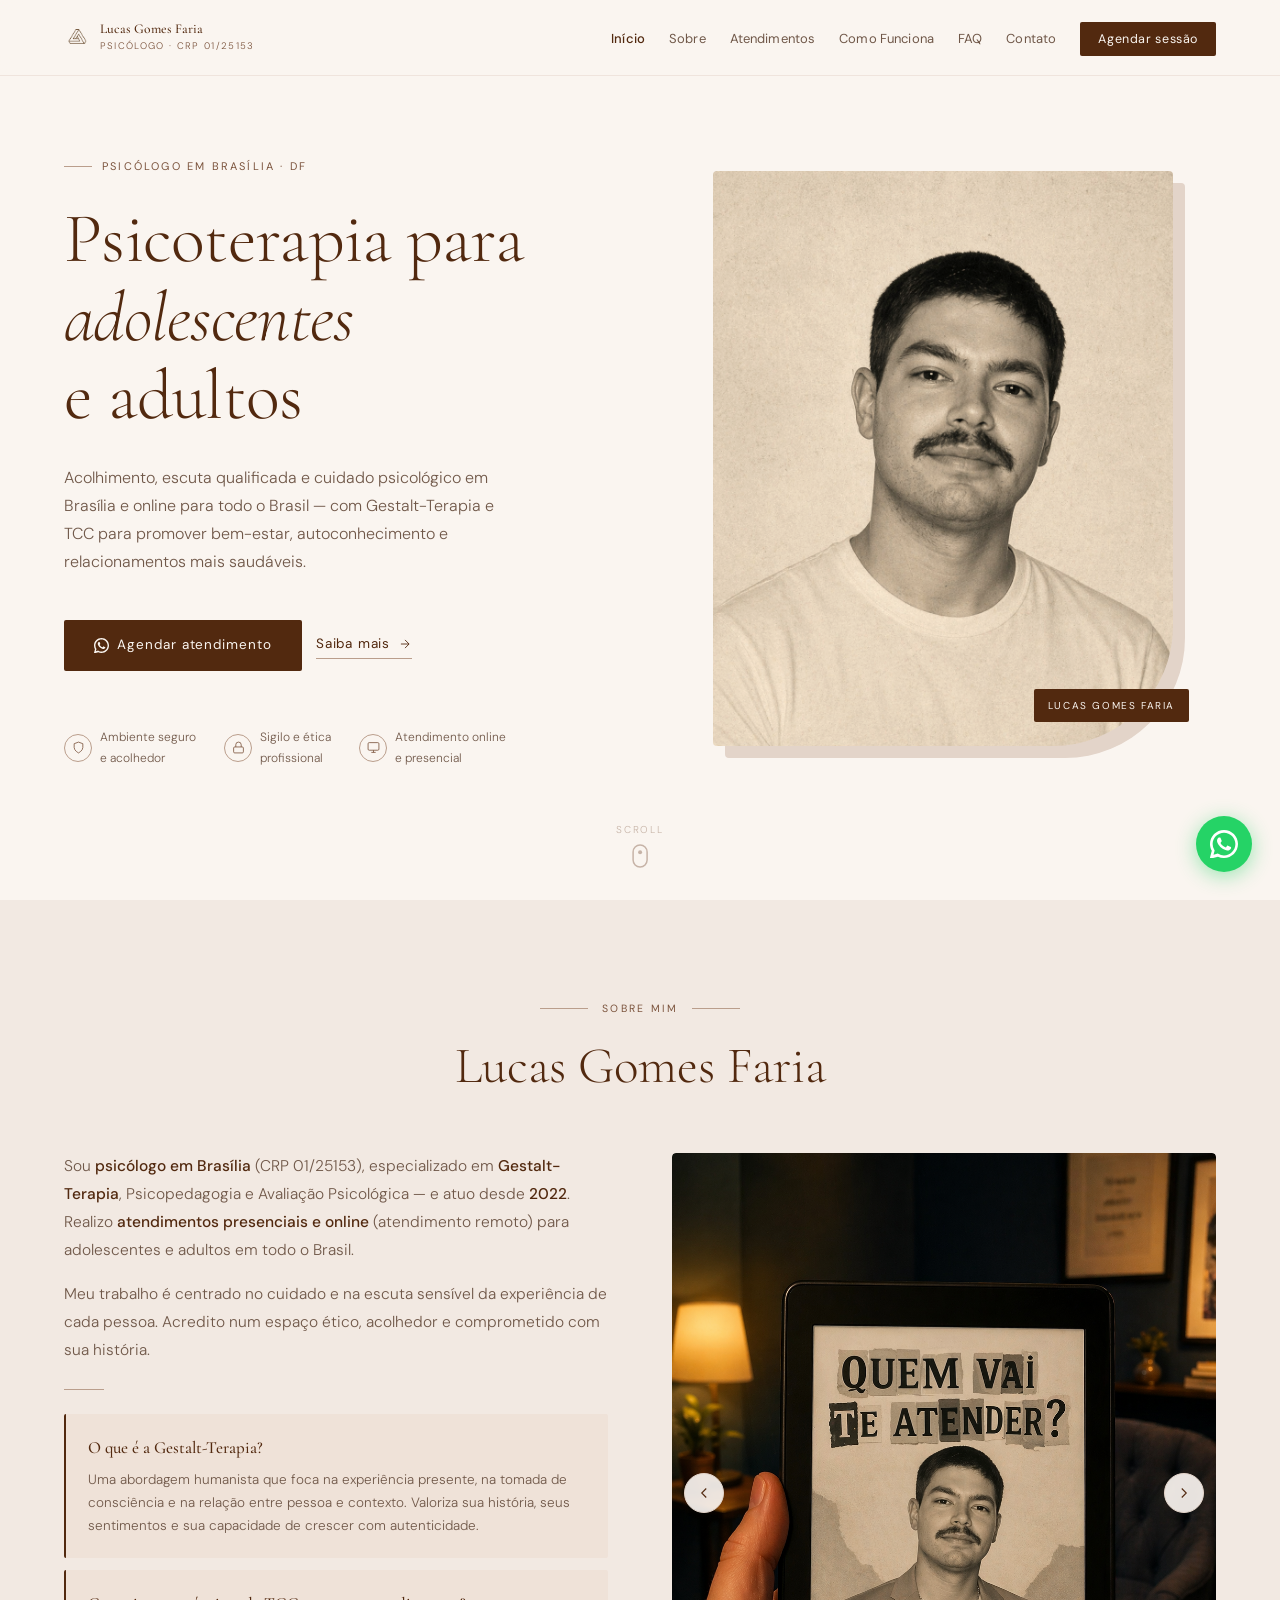
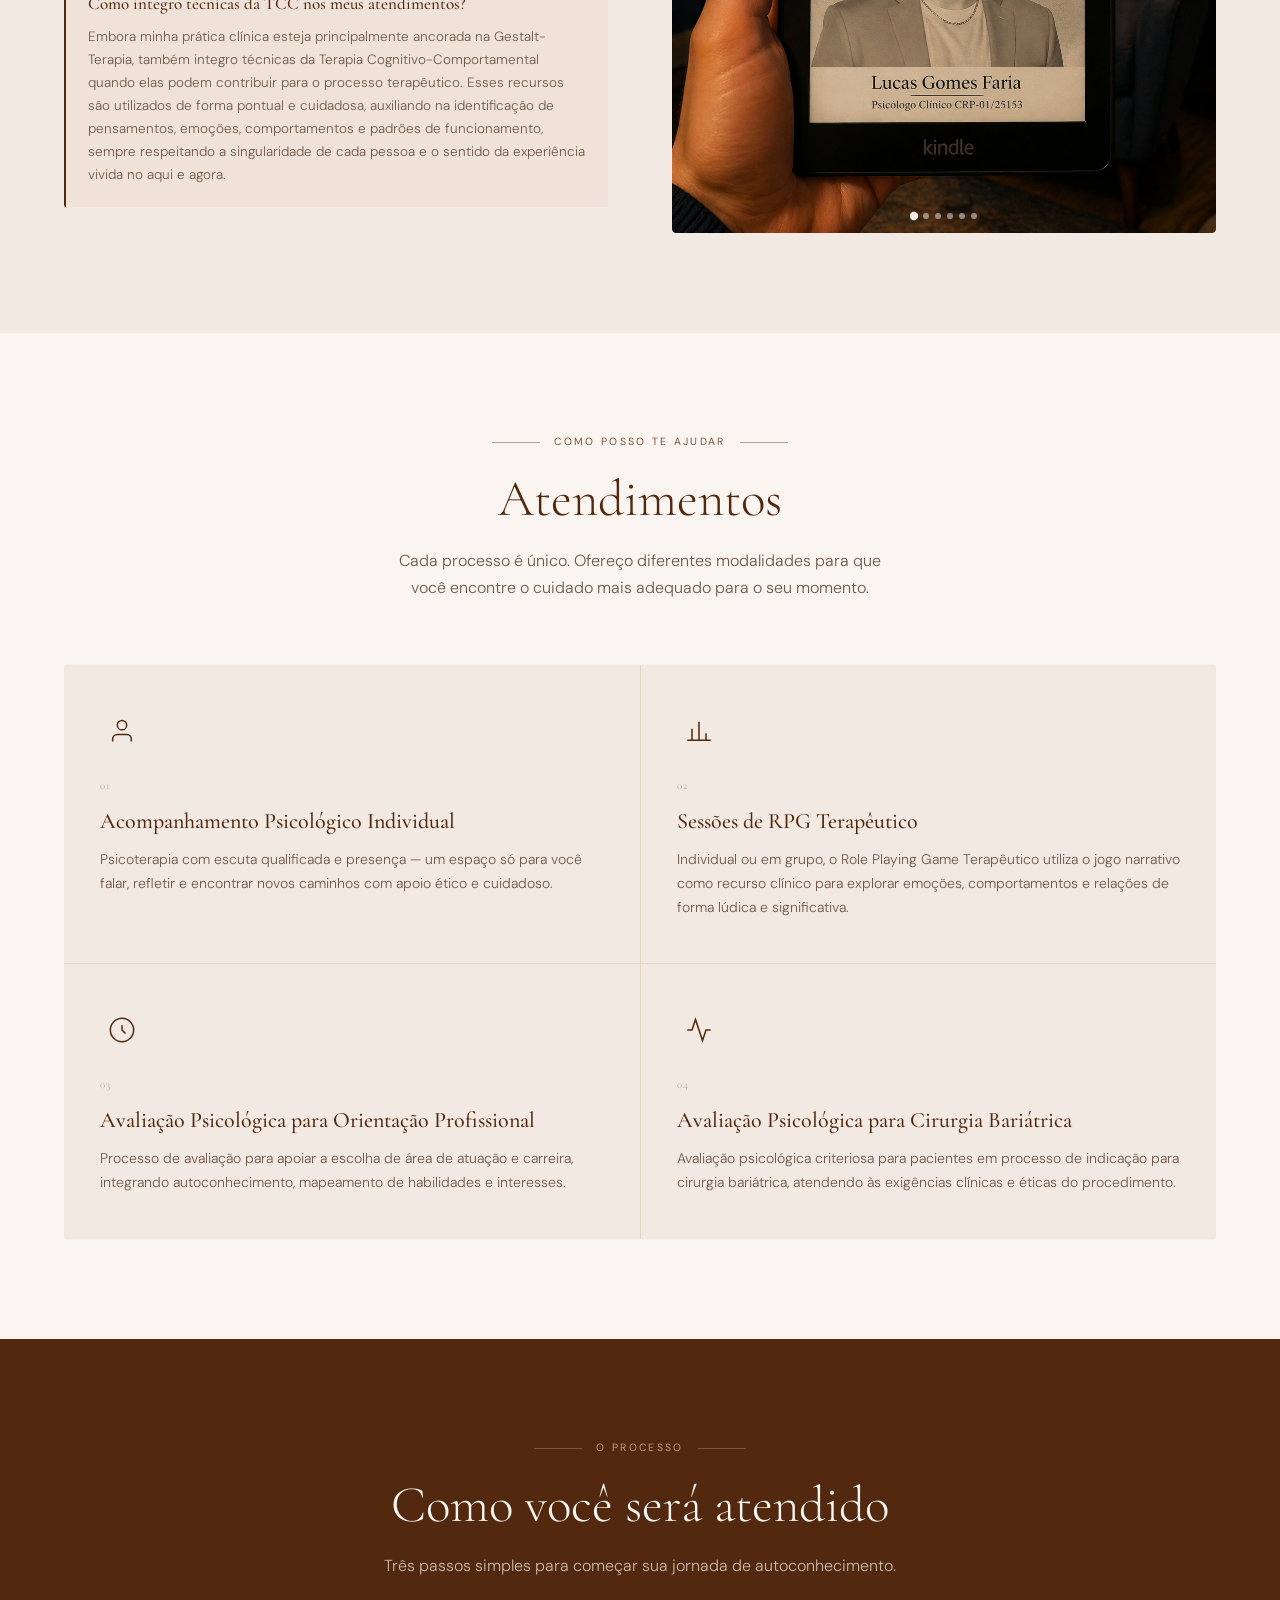
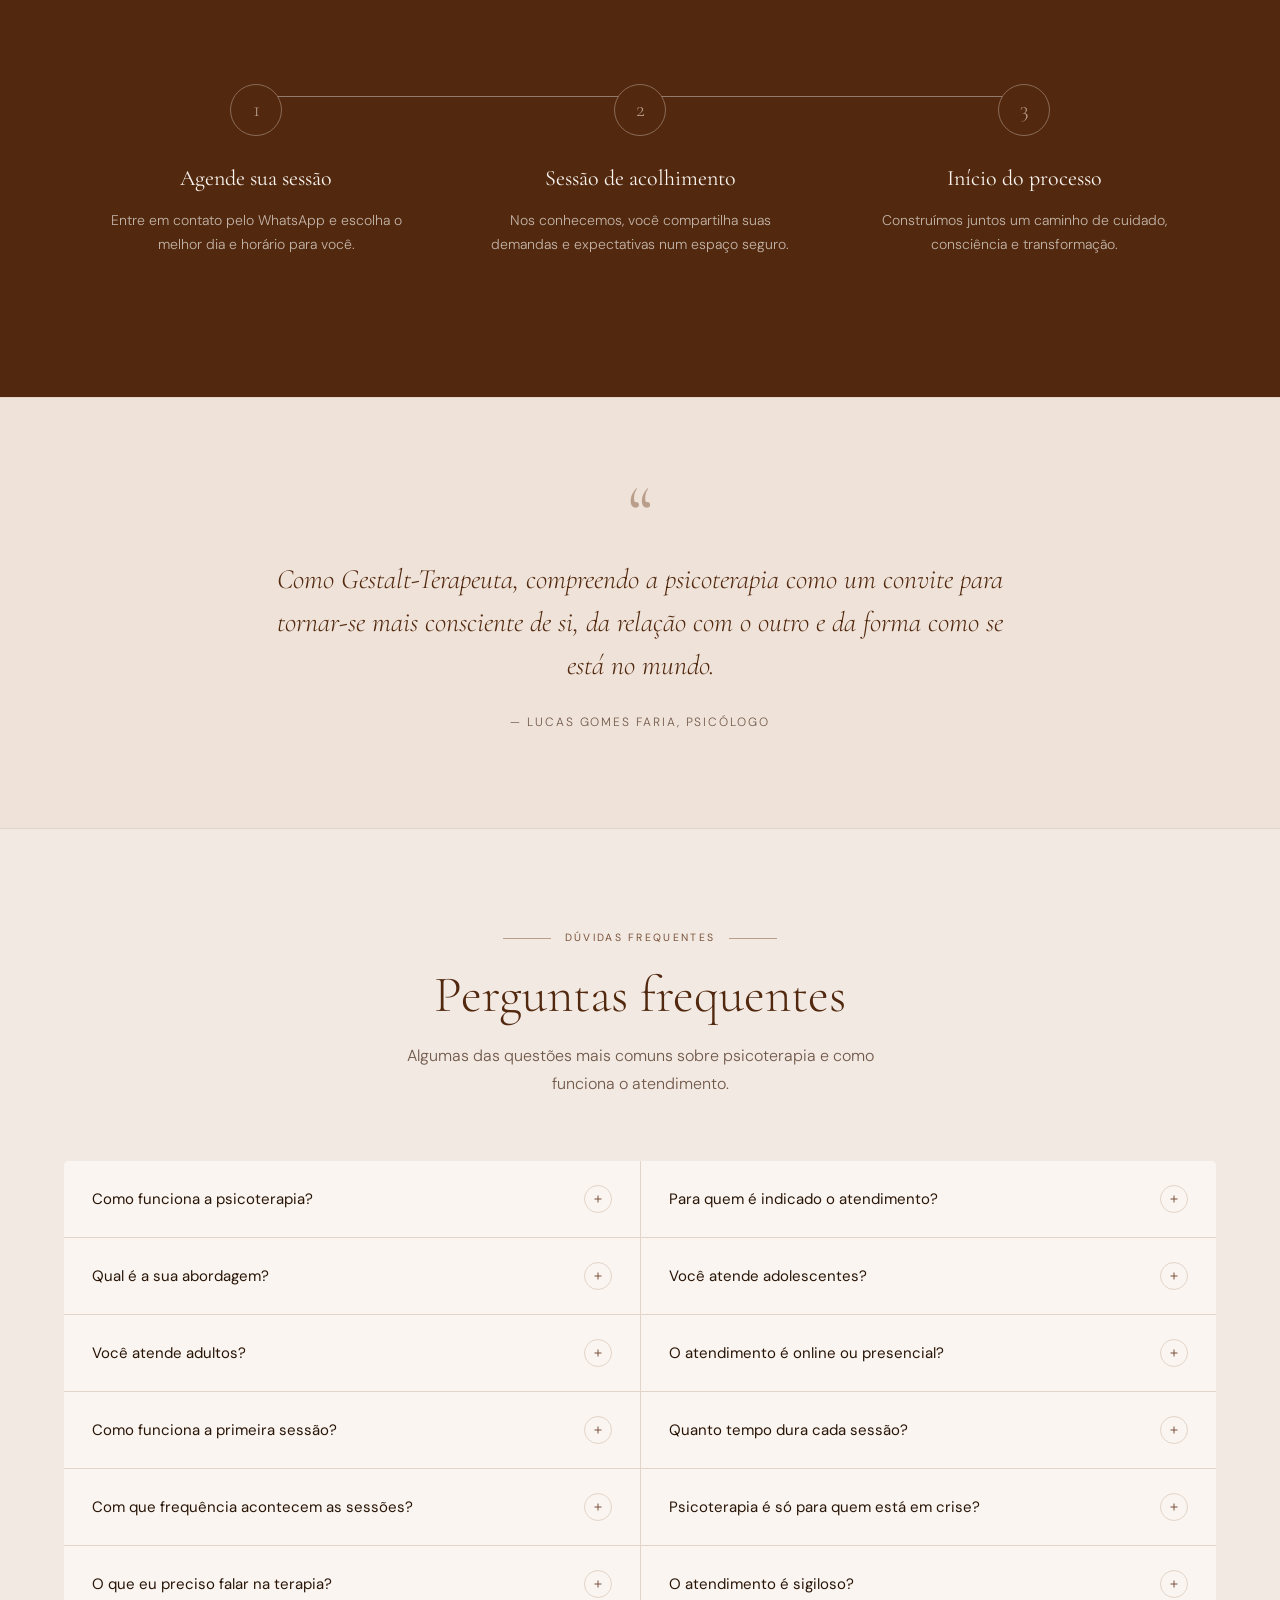
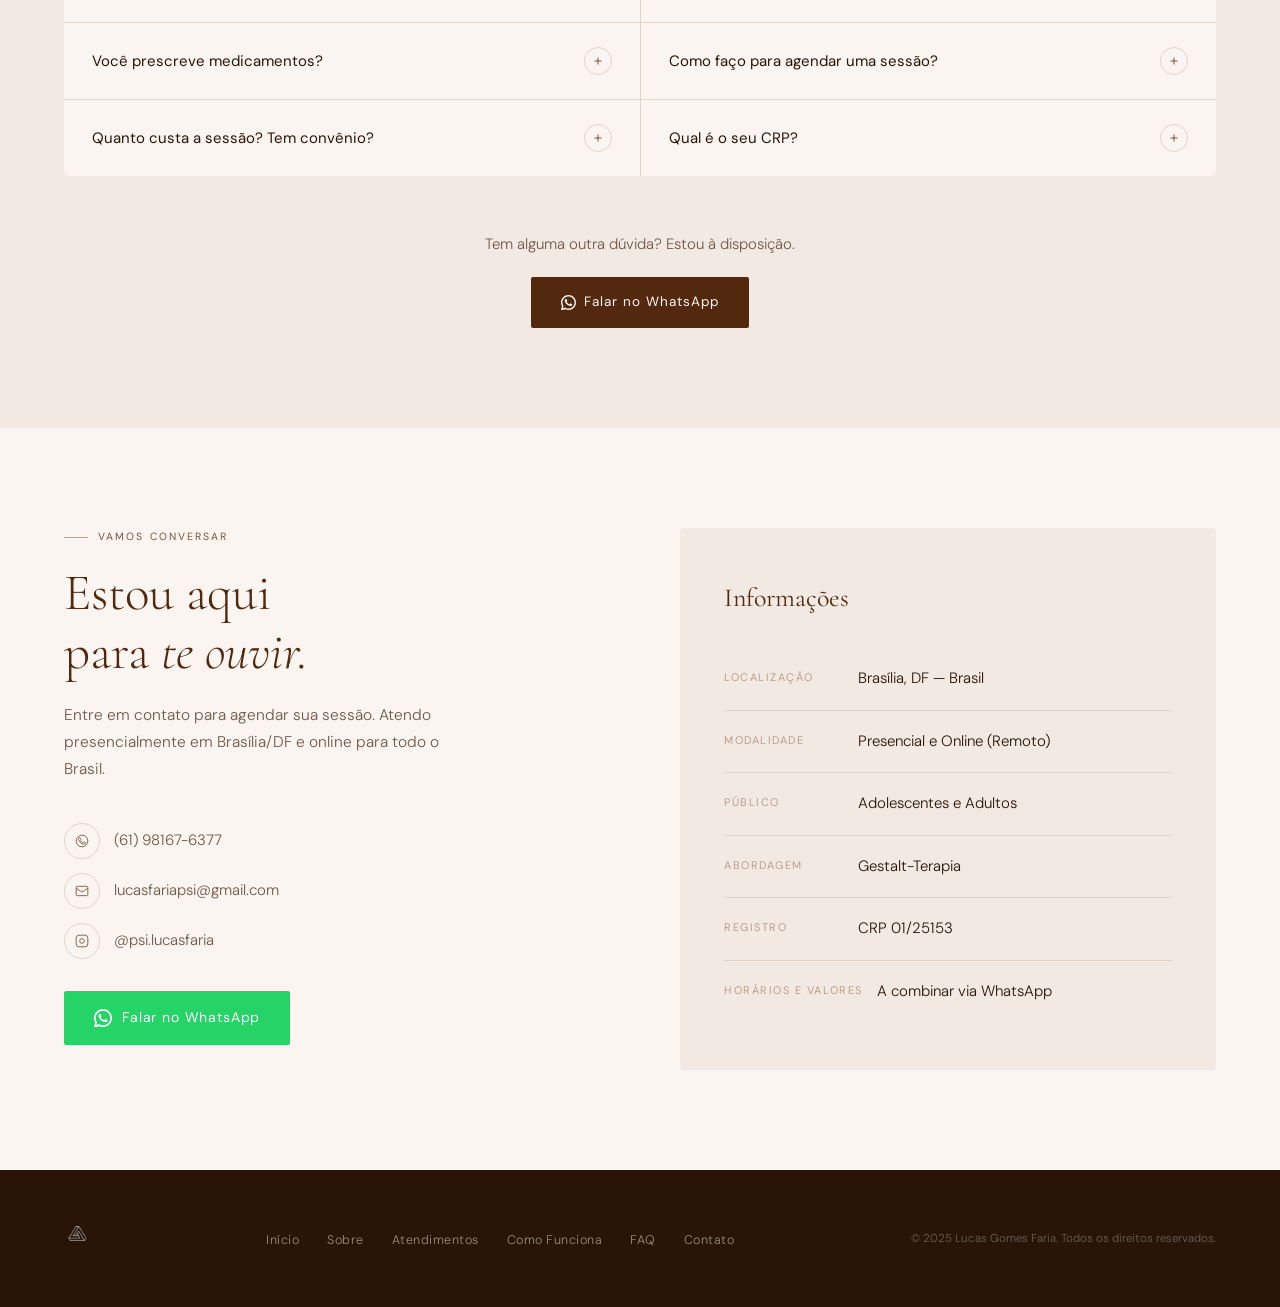
==== index.html @ c7e920a1 "Implementa site completo do psicólogo Lucas Gomes Faria" ====
<!DOCTYPE html>
<html lang="pt-BR">
<head>
  <meta charset="UTF-8" />
  <meta name="viewport" content="width=device-width, initial-scale=1.0" />
  <title>Lucas Gomes Faria | Psicólogo em Brasília | Gestalt-Terapia e TCC | Atendimento Online e Presencial</title>
  <meta name="description" content="Lucas Gomes Faria, psicólogo em Brasília (CRP 01/25153). Atendimento online e presencial para adolescentes e adultos. Especialista em Gestalt-Terapia e TCC. Agende sua sessão." />
  <meta name="keywords" content="psicólogo Brasília, psicólogo TCC, psicólogo Gestalt-Terapia, atendimento online psicólogo, atendimento remoto psicólogo, psicólogo DF, psicoterapia Brasília, terapia online, Lucas Gomes Faria psicólogo" />
  <meta name="robots" content="index, follow" />
  <meta property="og:title" content="Lucas Gomes Faria | Psicólogo em Brasília" />
  <meta property="og:description" content="Psicólogo em Brasília com atendimento online e presencial. Gestalt-Terapia e TCC para adolescentes e adultos. CRP 01/25153." />
  <meta property="og:type" content="website" />
  <link rel="canonical" href="https://lucasgomesfaria.com.br" />
  <link rel="preconnect" href="https://fonts.googleapis.com" />
  <link rel="preconnect" href="https://fonts.gstatic.com" crossorigin />
  <link href="https://fonts.googleapis.com/css2?family=Cormorant+Garamond:ital,wght@0,300;0,400;0,500;0,600;1,300;1,400&family=DM+Sans:wght@300;400;500&display=swap" rel="stylesheet" />
  <style>
    *, *::before, *::after { box-sizing: border-box; margin: 0; padding: 0; }

    :root {
      --cream:       oklch(97.2% 0.009 68);
      --cream-mid:   oklch(94%   0.014 65);
      --cream-dark:  oklch(88%   0.022 60);
      --brown:       oklch(33%   0.072 50);
      --brown-mid:   oklch(48%   0.065 50);
      --brown-light: oklch(72%   0.042 55);
      --brown-pale:  oklch(92%   0.020 58);
      --text:        oklch(22%   0.04  50);
      --text-soft:   oklch(48%   0.04  52);
      --serif: 'Cormorant Garamond', Georgia, serif;
      --sans:  'DM Sans', system-ui, sans-serif;
    }

    html { scroll-behavior: smooth; font-size: 16px; }
    body {
      background: var(--cream); color: var(--text);
      font-family: var(--sans); font-weight: 300;
      line-height: 1.7; overflow-x: hidden;
    }

    /* ─── NAV ─── */
    nav {
      position: fixed; top: 0; left: 0; right: 0; z-index: 100;
      display: flex; align-items: center; justify-content: space-between;
      padding: 0 5%; height: 76px;
      background: oklch(97.2% 0.009 68 / 0.94);
      backdrop-filter: blur(12px);
      border-bottom: 1px solid oklch(88% 0.022 60 / 0.5);
      transition: box-shadow 0.3s;
    }
    nav.scrolled { box-shadow: 0 2px 24px oklch(33% 0.072 50 / 0.08); }

    .nav-logo { display: flex; align-items: center; gap: 10px; text-decoration: none; }
    .nav-logo img { height: 32px; width: auto; flex-shrink: 0; }
    .nav-logo-text { display: flex; flex-direction: column; }
    .nav-logo-name {
      font-family: var(--serif); font-size: 13.5px; font-weight: 500;
      color: var(--brown); line-height: 1.2; white-space: nowrap;
    }
    .nav-logo-sub {
      font-size: 9.5px; font-weight: 300; letter-spacing: 0.14em;
      color: var(--brown-mid); text-transform: uppercase; white-space: nowrap;
    }

    .nav-links { display: flex; align-items: center; gap: 24px; list-style: none; }
    .nav-links a {
      font-size: 13px; font-weight: 400; color: var(--text-soft);
      text-decoration: none; letter-spacing: 0.01em; white-space: nowrap;
      transition: color 0.2s; position: relative;
    }
    .nav-links a::after {
      content: ''; position: absolute; bottom: -3px; left: 0; right: 0;
      height: 1px; background: var(--brown);
      transform: scaleX(0); transform-origin: left; transition: transform 0.25s ease;
    }
    .nav-links a:hover { color: var(--brown); }
    .nav-links a:hover::after { transform: scaleX(1); }

    .btn-cta-nav {
      background: var(--brown); color: var(--cream) !important;
      padding: 9px 18px; border-radius: 2px;
      font-size: 12.5px !important; font-weight: 400 !important; letter-spacing: 0.05em !important;
      text-decoration: none; transition: background 0.2s !important; white-space: nowrap;
    }
    .btn-cta-nav::after { display: none !important; }
    .btn-cta-nav:hover { background: var(--brown-mid) !important; color: var(--cream) !important; }

    .nav-hamburger { display: none; background: none; border: none; cursor: pointer; padding: 4px; }
    .nav-hamburger span { display: block; width: 22px; height: 1.5px; background: var(--brown); margin: 5px 0; transition: all 0.3s; }

    /* ─── HERO ─── */
    #inicio {
      min-height: 100vh; display: grid; grid-template-columns: 1fr 1fr;
      align-items: center; padding: 96px 5% 80px; position: relative;
      gap: 60px; max-width: 1280px; margin: 0 auto;
    }

    .hero-eyebrow {
      display: inline-flex; align-items: center; gap: 10px;
      font-size: 11px; letter-spacing: 0.2em; text-transform: uppercase;
      color: var(--brown-mid); font-weight: 400; margin-bottom: 24px; white-space: nowrap;
    }
    .hero-eyebrow::before { content: ''; display: block; width: 28px; height: 1px; background: var(--brown-light); }

    .hero-title {
      font-family: var(--serif); font-size: clamp(44px, 5.5vw, 72px);
      font-weight: 300; line-height: 1.12; color: var(--brown);
      letter-spacing: -0.01em; margin-bottom: 28px;
    }
    .hero-title em { font-style: italic; font-weight: 300; }

    .hero-desc {
      font-size: 16px; color: var(--text-soft); line-height: 1.75;
      max-width: 440px; margin-bottom: 44px; font-weight: 300;
    }

    .hero-actions { display: flex; gap: 14px; align-items: center; flex-wrap: wrap; margin-bottom: 56px; }

    .btn-primary {
      background: var(--brown); color: var(--cream);
      padding: 14px 30px; border-radius: 2px;
      font-size: 13.5px; font-weight: 400; letter-spacing: 0.07em;
      text-decoration: none; transition: background 0.2s, transform 0.2s;
      display: inline-flex; align-items: center; gap: 8px;
    }
    .btn-primary:hover { background: var(--brown-mid); transform: translateY(-2px); }

    .btn-secondary {
      color: var(--brown); font-size: 13.5px; font-weight: 400; letter-spacing: 0.06em;
      text-decoration: none; display: inline-flex; align-items: center; gap: 8px;
      border-bottom: 1px solid var(--brown-light); padding-bottom: 2px;
      transition: border-color 0.2s;
    }
    .btn-secondary:hover { border-color: var(--brown); }

    .hero-badges { display: flex; gap: 28px; flex-wrap: wrap; }
    .hero-badge { display: flex; align-items: center; gap: 8px; font-size: 12px; color: var(--text-soft); font-weight: 300; }
    .hero-badge-icon {
      width: 28px; height: 28px; border-radius: 50%;
      border: 1px solid var(--brown-light);
      display: flex; align-items: center; justify-content: center; flex-shrink: 0;
    }
    .hero-badge-icon svg { width: 13px; height: 13px; stroke: var(--brown-mid); fill: none; stroke-width: 1.5; }

    .hero-visual { position: relative; display: flex; justify-content: center; align-items: flex-end; }
    .hero-photo-frame { position: relative; width: 100%; max-width: 460px; }
    .hero-photo-bg {
      position: absolute; inset: 0; background: var(--cream-dark);
      border-radius: 4px 4px 120px 4px; transform: translate(12px, 12px);
    }
    .hero-photo-img {
      position: relative; z-index: 1; width: 100%; aspect-ratio: 4/5;
      object-fit: cover; object-position: center 15%;
      border-radius: 4px 4px 120px 4px; display: block; filter: sepia(15%) contrast(1.05);
    }
    .hero-name-badge {
      position: absolute; z-index: 2; bottom: 24px; right: -16px;
      background: var(--brown); color: var(--cream);
      font-size: 10px; letter-spacing: 0.16em; font-weight: 400;
      padding: 8px 14px; border-radius: 2px; text-transform: uppercase; white-space: nowrap;
    }

    /* Scroll indicator */
    .scroll-hint {
      position: absolute; bottom: 32px; left: 50%; transform: translateX(-50%);
      display: flex; flex-direction: column; align-items: center; gap: 6px; opacity: 0.4;
    }
    .scroll-hint span {
      font-size: 10px; letter-spacing: 0.18em; text-transform: uppercase;
      color: var(--brown-mid); font-family: var(--sans); font-weight: 300;
    }

    /* ─── SECTION COMMON ─── */
    section { padding: 100px 5%; }
    .container { max-width: 1200px; margin: 0 auto; }

    .section-label {
      display: flex; align-items: center; justify-content: center; gap: 14px;
      font-size: 10.5px; letter-spacing: 0.22em; text-transform: uppercase;
      color: var(--brown-mid); font-weight: 400; margin-bottom: 18px;
    }
    .section-label::before, .section-label::after {
      content: ''; flex: 1; max-width: 48px; height: 1px; background: var(--brown-light);
    }
    .section-title {
      font-family: var(--serif); font-size: clamp(34px, 4vw, 52px);
      font-weight: 300; color: var(--brown);
      text-align: center; line-height: 1.2; margin-bottom: 16px;
    }
    .section-subtitle {
      text-align: center; color: var(--text-soft);
      font-size: 16px; max-width: 520px; margin: 0 auto 64px;
      font-weight: 300; line-height: 1.7;
    }

    /* ─── SOBRE ─── */
    #sobre { background: var(--cream-mid); }

    .sobre-layout {
      display: grid; grid-template-columns: 1fr 1fr;
      gap: 64px; align-items: start; margin-top: 56px;
    }
    .sobre-text-col { min-width: 0; }
    .sobre-text { color: var(--text-soft); font-size: 15.5px; line-height: 1.8; font-weight: 300; margin-bottom: 16px; }
    .sobre-text strong { color: var(--brown); font-weight: 500; }
    .sobre-divider { width: 40px; height: 1px; background: var(--brown-light); margin: 24px 0; }
    .gestalt-box {
      background: var(--brown-pale); border-radius: 2px;
      padding: 20px 22px; border-left: 2px solid var(--brown); margin-bottom: 12px;
    }
    .gestalt-box h4 { font-family: var(--serif); font-size: 17px; font-weight: 500; color: var(--brown); margin-bottom: 7px; }
    .gestalt-box p { font-size: 13.5px; color: var(--text-soft); font-weight: 300; line-height: 1.7; }

    .sobre-carousel-col { min-width: 0; position: relative; }

    /* Carousel */
    .carousel-wrap { position: relative; border-radius: 4px; overflow: hidden; width: 100%; }
    .carousel-track { display: flex; width: 100%; transition: transform 0.45s cubic-bezier(0.4, 0, 0.2, 1); }
    .carousel-slide { flex: 0 0 100%; min-width: 0; width: 100%; }
    .carousel-slide img { width: 100%; display: block; aspect-ratio: 4/5; object-fit: cover; object-position: center top; border-radius: 4px; }
    .carousel-btn {
      position: absolute; top: 50%; transform: translateY(-50%);
      width: 40px; height: 40px; border-radius: 50%;
      background: oklch(97.2% 0.009 68 / 0.92); border: 1px solid var(--cream-dark);
      color: var(--brown); cursor: pointer;
      display: flex; align-items: center; justify-content: center;
      transition: background 0.2s; z-index: 2;
    }
    .carousel-btn:hover { background: var(--cream); }
    .carousel-prev { left: 12px; }
    .carousel-next { right: 12px; }
    .carousel-dots {
      position: absolute; bottom: 14px; left: 0; right: 0;
      display: flex; justify-content: center; gap: 6px; z-index: 2;
    }
    .carousel-dot {
      width: 6px; height: 6px; border-radius: 50%;
      background: oklch(97.2% 0.009 68 / 0.5);
      border: none; cursor: pointer; transition: background 0.2s, transform 0.2s;
    }
    .carousel-dot.active { background: var(--cream); transform: scale(1.4); }

    /* ─── ATENDIMENTOS ─── */
    .atend-grid {
      display: grid; grid-template-columns: repeat(2, 1fr);
      background: var(--cream-dark); border-radius: 4px; overflow: hidden; gap: 1px;
    }
    .atend-card {
      background: var(--cream-mid); padding: 44px 36px;
      transition: background 0.3s; cursor: default; position: relative; overflow: hidden;
    }
    .atend-card::before {
      content: ''; position: absolute; bottom: 0; left: 0; right: 0; height: 2px;
      background: var(--brown); transform: scaleX(0); transform-origin: left; transition: transform 0.35s ease;
    }
    .atend-card:hover { background: var(--brown-pale); }
    .atend-card:hover::before { transform: scaleX(1); }
    .atend-icon { width: 44px; height: 44px; margin-bottom: 24px; display: flex; align-items: center; justify-content: center; }
    .atend-icon svg { width: 28px; height: 28px; stroke: var(--brown); fill: none; stroke-width: 1.3; }
    .atend-num { font-family: var(--serif); font-size: 11px; color: var(--brown-light); letter-spacing: 0.12em; margin-bottom: 12px; display: block; }
    .atend-name { font-family: var(--serif); font-size: 22px; font-weight: 500; color: var(--brown); line-height: 1.2; margin-bottom: 14px; }
    .atend-desc { font-size: 14px; color: var(--text-soft); font-weight: 300; line-height: 1.7; }

    /* ─── COMO FUNCIONA ─── */
    #como-funciona { background: var(--brown); }
    #como-funciona .section-label { color: var(--brown-light); }
    #como-funciona .section-label::before,
    #como-funciona .section-label::after { background: oklch(72% 0.042 55 / 0.4); }
    #como-funciona .section-title { color: var(--cream); }
    #como-funciona .section-subtitle { color: oklch(80% 0.025 60); }

    .steps-grid { display: grid; grid-template-columns: repeat(3, 1fr); position: relative; }
    .steps-grid::before {
      content: ''; position: absolute; top: 52px; left: calc(16.66% + 20px); right: calc(16.66% + 20px);
      height: 1px; background: oklch(60% 0.04 52); pointer-events: none;
    }
    .step { padding: 40px 36px; text-align: center; }
    .step-num-wrap { display: flex; justify-content: center; margin-bottom: 24px; }
    .step-num {
      width: 52px; height: 52px; border: 1px solid oklch(55% 0.05 52); border-radius: 50%;
      display: flex; align-items: center; justify-content: center;
      font-family: var(--serif); font-size: 22px; font-weight: 300; color: var(--brown-light);
      background: var(--brown); position: relative; z-index: 1;
    }
    .step-title { font-family: var(--serif); font-size: 22px; font-weight: 400; color: var(--cream); margin-bottom: 12px; }
    .step-desc { font-size: 14px; color: oklch(78% 0.025 60); font-weight: 300; line-height: 1.7; }

    /* ─── QUOTE ─── */
    #quote-band {
      background: var(--brown-pale); padding: 96px 5%;
      border-top: 1px solid var(--cream-dark); border-bottom: 1px solid var(--cream-dark);
    }
    .quote-inner { max-width: 760px; margin: 0 auto; text-align: center; }
    .quote-mark { font-family: var(--serif); font-size: 80px; line-height: 0.5; color: var(--brown-light); display: block; margin-bottom: 24px; }
    .quote-text { font-family: var(--serif); font-size: clamp(20px, 2.5vw, 28px); font-weight: 300; font-style: italic; color: var(--brown); line-height: 1.55; }
    .quote-attr { margin-top: 24px; font-size: 12px; letter-spacing: 0.16em; text-transform: uppercase; color: var(--text-soft); font-weight: 300; }

    /* ─── FAQ ─── */
    #faq { background: var(--cream-mid); }
    .faq-grid {
      display: grid; grid-template-columns: 1fr 1fr;
      gap: 1px; background: var(--cream-dark); border-radius: 4px; overflow: hidden;
    }
    .faq-item { background: var(--cream); overflow: hidden; transition: background 0.2s; }
    .faq-item:hover { background: var(--brown-pale); }
    .faq-question {
      width: 100%; background: none; border: none; cursor: pointer;
      display: flex; align-items: center; justify-content: space-between;
      padding: 24px 28px; gap: 20px; text-align: left;
    }
    .faq-question-text { font-size: 15px; font-weight: 400; color: var(--text); font-family: var(--sans); line-height: 1.5; }
    .faq-icon {
      flex-shrink: 0; width: 28px; height: 28px; border: 1px solid var(--cream-dark); border-radius: 50%;
      display: flex; align-items: center; justify-content: center;
      transition: background 0.25s, border-color 0.25s, transform 0.35s;
    }
    .faq-icon svg { width: 12px; height: 12px; stroke: var(--brown-mid); fill: none; stroke-width: 2; transition: stroke 0.25s; }
    .faq-item.open .faq-icon { background: var(--brown); border-color: var(--brown); transform: rotate(45deg); }
    .faq-item.open .faq-icon svg { stroke: var(--cream); }
    .faq-answer { max-height: 0; overflow: hidden; transition: max-height 0.4s ease, padding 0.3s ease; padding: 0 28px; }
    .faq-item.open .faq-answer { max-height: 300px; padding: 0 28px 24px; }
    .faq-answer p { font-size: 14.5px; color: var(--text-soft); font-weight: 300; line-height: 1.75; border-top: 1px solid var(--cream-dark); padding-top: 16px; }
    .faq-cta { text-align: center; margin-top: 56px; }
    .faq-cta p { font-size: 15px; color: var(--text-soft); margin-bottom: 20px; font-weight: 300; }

    /* ─── CONTATO ─── */
    #contato { background: var(--cream); }
    .contato-grid { display: grid; grid-template-columns: 1fr 1fr; gap: 80px; align-items: start; }
    .contato-title { font-family: var(--serif); font-size: clamp(36px, 4vw, 54px); font-weight: 300; color: var(--brown); line-height: 1.15; margin-bottom: 20px; }
    .contato-title em { font-style: italic; }
    .contato-desc { font-size: 15.5px; color: var(--text-soft); font-weight: 300; line-height: 1.75; margin-bottom: 40px; max-width: 380px; }
    .contato-links { display: flex; flex-direction: column; gap: 14px; }
    .contato-link {
      display: flex; align-items: center; gap: 14px; font-size: 15px;
      color: var(--text-soft); text-decoration: none; font-weight: 300; transition: color 0.2s;
    }
    .contato-link:hover { color: var(--brown); }
    .contato-link-icon {
      width: 36px; height: 36px; border: 1px solid var(--cream-dark); border-radius: 50%;
      display: flex; align-items: center; justify-content: center; flex-shrink: 0;
      transition: border-color 0.2s, background 0.2s;
    }
    .contato-link:hover .contato-link-icon { border-color: var(--brown); background: var(--brown-pale); }
    .contato-link-icon svg { width: 14px; height: 14px; stroke: var(--brown-mid); fill: none; stroke-width: 1.5; }
    .btn-whatsapp {
      display: inline-flex; align-items: center; gap: 10px;
      background: #25D366; color: #fff; padding: 15px 30px; border-radius: 2px;
      font-size: 14px; font-weight: 400; letter-spacing: 0.06em;
      text-decoration: none; transition: background 0.2s, transform 0.2s; margin-top: 32px;
    }
    .btn-whatsapp:hover { background: #1eb856; transform: translateY(-2px); }
    .btn-whatsapp svg { width: 18px; height: 18px; fill: #fff; }
    .contato-right { background: var(--cream-mid); border-radius: 4px; padding: 48px 44px; }
    .contato-right h3 { font-family: var(--serif); font-size: 26px; font-weight: 400; color: var(--brown); margin-bottom: 28px; }
    .info-item { display: flex; gap: 14px; align-items: flex-start; padding: 18px 0; border-bottom: 1px solid var(--cream-dark); }
    .info-item:last-child { border-bottom: none; }
    .info-item-label { font-size: 11px; letter-spacing: 0.14em; text-transform: uppercase; color: var(--brown-light); font-weight: 400; min-width: 120px; padding-top: 2px; }
    .info-item-value { font-size: 15px; color: var(--text); font-weight: 300; }

    /* ─── FOOTER ─── */
    footer {
      background: var(--text); padding: 48px 5%;
      display: flex; align-items: center; justify-content: space-between; gap: 24px; flex-wrap: wrap;
    }
    .footer-logo img { height: 32px; filter: invert(1) sepia(1) saturate(0) brightness(0.85); }
    .footer-nav { display: flex; gap: 28px; list-style: none; }
    .footer-nav a { font-size: 12.5px; color: oklch(65% 0.02 60); text-decoration: none; font-weight: 300; letter-spacing: 0.04em; transition: color 0.2s; }
    .footer-nav a:hover { color: var(--cream); }
    .footer-copy { font-size: 11.5px; color: oklch(50% 0.02 60); font-weight: 300; }

    /* ─── ANIMATIONS ─── */
    .fade-in { opacity: 0; transform: translateY(24px); transition: opacity 0.7s ease, transform 0.7s ease; }
    .fade-in.visible { opacity: 1; transform: translateY(0); }
    .fade-in-delay-1 { transition-delay: 0.1s; }
    .fade-in-delay-2 { transition-delay: 0.2s; }
    .fade-in-delay-3 { transition-delay: 0.3s; }
    .fade-in-delay-4 { transition-delay: 0.4s; }

    /* ─── SOBRE EYEBROW ─── */
    .sobre-eyebrow {
      font-size: 10.5px; letter-spacing: 0.2em; text-transform: uppercase;
      color: var(--brown-mid); font-weight: 400; margin-bottom: 18px;
      display: flex; align-items: center; gap: 10px;
    }
    .sobre-eyebrow::before { content: ''; width: 24px; height: 1px; background: var(--brown-light); display: block; }

    /* ─── MOBILE ─── */
    @media (max-width: 900px) {
      #inicio { grid-template-columns: 1fr; padding-top: 120px; gap: 40px; }
      .hero-visual { order: -1; }
      .hero-photo-frame { max-width: 300px; margin: 0 auto; }
      .hero-name-badge { right: 0; }
      .hero-desc { margin: 0 auto 36px; }
      .hero-actions { justify-content: center; }
      .hero-badges { justify-content: center; }
      .scroll-hint { display: none; }

      .sobre-layout { grid-template-columns: 1fr; gap: 40px; }
      .sobre-carousel-col { order: -1; }

      .atend-grid { grid-template-columns: 1fr; }

      .steps-grid { grid-template-columns: 1fr; }
      .steps-grid::before { display: none; }

      .faq-grid { grid-template-columns: 1fr; }

      .contato-grid { grid-template-columns: 1fr; gap: 48px; }

      .nav-links { display: none; }
      .nav-links.open {
        display: flex; flex-direction: column; align-items: flex-start;
        position: fixed; top: 76px; left: 0; right: 0;
        background: var(--cream); padding: 24px 5%;
        border-bottom: 1px solid var(--cream-dark); gap: 20px; z-index: 99;
      }
      .nav-hamburger { display: block; }

      footer { flex-direction: column; text-align: center; }
      .footer-nav { flex-wrap: wrap; justify-content: center; }
    }
  </style>
</head>
<body>

<!-- FLOATING WHATSAPP -->
<a href="https://wa.me/5561981676377" target="_blank" rel="noopener" id="wa-float" title="Falar no WhatsApp" aria-label="Falar no WhatsApp">
  <svg width="28" height="28" viewBox="0 0 24 24" fill="white"><path d="M17.472 14.382c-.297-.149-1.758-.867-2.03-.967-.273-.099-.471-.148-.67.15-.197.297-.767.966-.94 1.164-.173.199-.347.223-.644.075-.297-.15-1.255-.463-2.39-1.475-.883-.788-1.48-1.761-1.653-2.059-.173-.297-.018-.458.13-.606.134-.133.298-.347.446-.52.149-.174.198-.298.298-.497.099-.198.05-.371-.025-.52-.075-.149-.669-1.612-.916-2.207-.242-.579-.487-.5-.669-.51-.173-.008-.371-.01-.57-.01-.198 0-.52.074-.792.372-.272.297-1.04 1.016-1.04 2.479 0 1.462 1.065 2.875 1.213 3.074.149.198 2.096 3.2 5.077 4.487.709.306 1.262.489 1.694.625.712.227 1.36.195 1.871.118.571-.085 1.758-.719 2.006-1.413.248-.694.248-1.289.173-1.413-.074-.124-.272-.198-.57-.347z"/><path d="M12 0C5.373 0 0 5.373 0 12c0 2.127.558 4.121 1.532 5.85L.054 23.454a.75.75 0 00.908.99l5.878-1.544A11.953 11.953 0 0012 24c6.627 0 12-5.373 12-12S18.627 0 12 0zm0 21.75a9.72 9.72 0 01-4.95-1.353l-.355-.21-3.685.968.985-3.59-.23-.369A9.718 9.718 0 012.25 12C2.25 6.615 6.615 2.25 12 2.25S21.75 6.615 21.75 12 17.385 21.75 12 21.75z"/></svg>
</a>

<!-- NAV -->
<nav id="main-nav">
  <a href="#inicio" class="nav-logo">
    <img src="assets/logo.png" alt="Lucas Gomes Faria Psicólogo" />
    <div class="nav-logo-text">
      <span class="nav-logo-name">Lucas Gomes Faria</span>
      <span class="nav-logo-sub">Psicólogo · CRP 01/25153</span>
    </div>
  </a>
  <ul class="nav-links" id="nav-links">
    <li><a href="#inicio">Início</a></li>
    <li><a href="#sobre">Sobre</a></li>
    <li><a href="#atendimentos">Atendimentos</a></li>
    <li><a href="#como-funciona">Como Funciona</a></li>
    <li><a href="#faq">FAQ</a></li>
    <li><a href="#contato">Contato</a></li>
    <li><a href="https://wa.me/5561981676377" target="_blank" rel="noopener" class="btn-cta-nav">Agendar sessão</a></li>
  </ul>
  <button class="nav-hamburger" id="hamburger" aria-label="Menu" aria-expanded="false">
    <span></span><span></span><span></span>
  </button>
</nav>

<!-- HERO -->
<section id="inicio">
  <div class="hero-content">
    <p class="hero-eyebrow">Psicólogo em Brasília · DF</p>
    <h1 class="hero-title">
      Psicoterapia para<br>
      <em>adolescentes</em><br>
      e adultos
    </h1>
    <p class="hero-desc">
      Acolhimento, escuta qualificada e cuidado psicológico em Brasília e online para todo o Brasil — com Gestalt-Terapia e TCC para promover bem-estar, autoconhecimento e relacionamentos mais saudáveis.
    </p>
    <div class="hero-actions">
      <a href="https://wa.me/5561981676377" target="_blank" rel="noopener" class="btn-primary">
        <svg width="15" height="15" viewBox="0 0 24 24" fill="currentColor" aria-hidden="true"><path d="M17.472 14.382c-.297-.149-1.758-.867-2.03-.967-.273-.099-.471-.148-.67.15-.197.297-.767.966-.94 1.164-.173.199-.347.223-.644.075-.297-.15-1.255-.463-2.39-1.475-.883-.788-1.48-1.761-1.653-2.059-.173-.297-.018-.458.13-.606.134-.133.298-.347.446-.52.149-.174.198-.298.298-.497.099-.198.05-.371-.025-.52-.075-.149-.669-1.612-.916-2.207-.242-.579-.487-.5-.669-.51-.173-.008-.371-.01-.57-.01-.198 0-.52.074-.792.372-.272.297-1.04 1.016-1.04 2.479 0 1.462 1.065 2.875 1.213 3.074.149.198 2.096 3.2 5.077 4.487.709.306 1.262.489 1.694.625.712.227 1.36.195 1.871.118.571-.085 1.758-.719 2.006-1.413.248-.694.248-1.289.173-1.413-.074-.124-.272-.198-.57-.347z"/><path d="M12 0C5.373 0 0 5.373 0 12c0 2.127.558 4.121 1.532 5.85L.054 23.454a.75.75 0 00.908.99l5.878-1.544A11.953 11.953 0 0012 24c6.627 0 12-5.373 12-12S18.627 0 12 0zm0 21.75a9.72 9.72 0 01-4.95-1.353l-.355-.21-3.685.968.985-3.59-.23-.369A9.718 9.718 0 012.25 12C2.25 6.615 6.615 2.25 12 2.25S21.75 6.615 21.75 12 17.385 21.75 12 21.75z"/></svg>
        Agendar atendimento
      </a>
      <a href="#sobre" class="btn-secondary">
        Saiba mais
        <svg width="14" height="14" viewBox="0 0 24 24" fill="none" stroke="currentColor" stroke-width="1.5" aria-hidden="true"><path d="M5 12h14M12 5l7 7-7 7"/></svg>
      </a>
    </div>
    <div class="hero-badges">
      <div class="hero-badge">
        <div class="hero-badge-icon"><svg viewBox="0 0 24 24" aria-hidden="true"><path d="M12 22s8-4 8-10V5l-8-3-8 3v7c0 6 8 10 8 10z"/></svg></div>
        <span>Ambiente seguro<br>e acolhedor</span>
      </div>
      <div class="hero-badge">
        <div class="hero-badge-icon"><svg viewBox="0 0 24 24" aria-hidden="true"><rect x="3" y="11" width="18" height="11" rx="2"/><path d="M7 11V7a5 5 0 0110 0v4"/></svg></div>
        <span>Sigilo e ética<br>profissional</span>
      </div>
      <div class="hero-badge">
        <div class="hero-badge-icon"><svg viewBox="0 0 24 24" aria-hidden="true"><rect x="2" y="3" width="20" height="14" rx="2"/><path d="M8 21h8M12 17v4"/></svg></div>
        <span>Atendimento online<br>e presencial</span>
      </div>
    </div>
  </div>

  <div class="hero-visual">
    <div class="hero-photo-frame">
      <div class="hero-photo-bg"></div>
      <img class="hero-photo-img" src="assets/foto.jpg" alt="Lucas Gomes Faria — Psicólogo em Brasília" />
      <span class="hero-name-badge">Lucas Gomes Faria</span>
    </div>
  </div>

  <div class="scroll-hint" aria-hidden="true">
    <span>Scroll</span>
    <svg width="16" height="24" viewBox="0 0 16 24" fill="none" stroke="var(--brown-mid)" stroke-width="1.5"><rect x="1" y="1" width="14" height="22" rx="7"/><circle cx="8" cy="7" r="2" fill="var(--brown-mid)" stroke="none"><animate attributeName="cy" values="7;14;7" dur="2s" repeatCount="indefinite"/></circle></svg>
  </div>
</section>

<!-- SOBRE MIM -->
<section id="sobre">
  <div class="container">
    <p class="section-label fade-in">Sobre mim</p>
    <h2 class="section-title fade-in">Lucas Gomes Faria</h2>

    <div class="sobre-layout">
      <!-- TEXT -->
      <div class="sobre-text-col fade-in">
        <p class="sobre-text">
          Sou <strong>psicólogo em Brasília</strong> (CRP 01/25153), especializado em <strong>Gestalt-Terapia</strong>, Psicopedagogia e Avaliação Psicológica — e atuo desde <strong>2022</strong>. Realizo <strong>atendimentos presenciais e online</strong> (atendimento remoto) para adolescentes e adultos em todo o Brasil.
        </p>
        <p class="sobre-text">
          Meu trabalho é centrado no cuidado e na escuta sensível da experiência de cada pessoa. Acredito num espaço ético, acolhedor e comprometido com sua história.
        </p>
        <div class="sobre-divider"></div>
        <div class="gestalt-box">
          <h4>O que é a Gestalt-Terapia?</h4>
          <p>Uma abordagem humanista que foca na experiência presente, na tomada de consciência e na relação entre pessoa e contexto. Valoriza sua história, seus sentimentos e sua capacidade de crescer com autenticidade.</p>
        </div>
        <div class="gestalt-box">
          <h4>Como integro técnicas da TCC nos meus atendimentos?</h4>
          <p>Embora minha prática clínica esteja principalmente ancorada na Gestalt-Terapia, também integro técnicas da Terapia Cognitivo-Comportamental quando elas podem contribuir para o processo terapêutico. Esses recursos são utilizados de forma pontual e cuidadosa, auxiliando na identificação de pensamentos, emoções, comportamentos e padrões de funcionamento, sempre respeitando a singularidade de cada pessoa e o sentido da experiência vivida no aqui e agora.</p>
        </div>
      </div>

      <!-- CAROUSEL -->
      <div class="sobre-carousel-col fade-in fade-in-delay-2">
        <div class="carousel-wrap">
          <div class="carousel-track" id="carouselTrack">
            <div class="carousel-slide">
              <img src="assets/carousel/slide-1.jpg" alt="Lucas Gomes Faria — Psicólogo" loading="lazy" />
            </div>
            <div class="carousel-slide">
              <img src="assets/carousel/slide-2.jpg" alt="Lucas Gomes Faria — Psicólogo" loading="lazy" />
            </div>
            <div class="carousel-slide">
              <img src="assets/carousel/slide-3.jpg" alt="Lucas Gomes Faria — Psicólogo" loading="lazy" />
            </div>
            <div class="carousel-slide">
              <img src="assets/carousel/slide-4.jpg" alt="Lucas Gomes Faria — Psicólogo" loading="lazy" />
            </div>
            <div class="carousel-slide">
              <img src="assets/carousel/slide-5.jpg" alt="Lucas Gomes Faria — Psicólogo" loading="lazy" />
            </div>
            <div class="carousel-slide">
              <img src="assets/carousel/slide-6.jpg" alt="Lucas Gomes Faria — Psicólogo" loading="lazy" />
            </div>
          </div>
          <button class="carousel-btn carousel-prev" onclick="carouselPrev()" aria-label="Foto anterior">
            <svg width="18" height="18" viewBox="0 0 24 24" fill="none" stroke="currentColor" stroke-width="1.5" aria-hidden="true"><path d="M15 18l-6-6 6-6"/></svg>
          </button>
          <button class="carousel-btn carousel-next" onclick="carouselNext()" aria-label="Próxima foto">
            <svg width="18" height="18" viewBox="0 0 24 24" fill="none" stroke="currentColor" stroke-width="1.5" aria-hidden="true"><path d="M9 18l6-6-6-6"/></svg>
          </button>
          <div class="carousel-dots" id="carouselDots" role="tablist" aria-label="Navegação do carrossel">
            <button class="carousel-dot active" onclick="carouselGo(0)" aria-label="Foto 1" role="tab" aria-selected="true"></button>
            <button class="carousel-dot" onclick="carouselGo(1)" aria-label="Foto 2" role="tab" aria-selected="false"></button>
            <button class="carousel-dot" onclick="carouselGo(2)" aria-label="Foto 3" role="tab" aria-selected="false"></button>
            <button class="carousel-dot" onclick="carouselGo(3)" aria-label="Foto 4" role="tab" aria-selected="false"></button>
            <button class="carousel-dot" onclick="carouselGo(4)" aria-label="Foto 5" role="tab" aria-selected="false"></button>
            <button class="carousel-dot" onclick="carouselGo(5)" aria-label="Foto 6" role="tab" aria-selected="false"></button>
          </div>
        </div>
      </div>
    </div>
  </div>
</section>

<!-- ATENDIMENTOS -->
<section id="atendimentos">
  <div class="container">
    <p class="section-label fade-in">Como posso te ajudar</p>
    <h2 class="section-title fade-in">Atendimentos</h2>
    <p class="section-subtitle fade-in">Cada processo é único. Ofereço diferentes modalidades para que você encontre o cuidado mais adequado para o seu momento.</p>
    <div class="atend-grid">
      <div class="atend-card fade-in fade-in-delay-1">
        <div class="atend-icon">
          <svg viewBox="0 0 24 24" aria-hidden="true"><path d="M20 21v-2a4 4 0 00-4-4H8a4 4 0 00-4 4v2"/><circle cx="12" cy="7" r="4"/></svg>
        </div>
        <span class="atend-num">01</span>
        <h3 class="atend-name">Acompanhamento Psicológico Individual</h3>
        <p class="atend-desc">Psicoterapia com escuta qualificada e presença — um espaço só para você falar, refletir e encontrar novos caminhos com apoio ético e cuidadoso.</p>
      </div>
      <div class="atend-card fade-in fade-in-delay-2">
        <div class="atend-icon">
          <svg viewBox="0 0 24 24" aria-hidden="true"><path d="M2 20h20M6 20V10M12 20V4M18 20v-6"/></svg>
        </div>
        <span class="atend-num">02</span>
        <h3 class="atend-name">Sessões de RPG Terapêutico</h3>
        <p class="atend-desc">Individual ou em grupo, o Role Playing Game Terapêutico utiliza o jogo narrativo como recurso clínico para explorar emoções, comportamentos e relações de forma lúdica e significativa.</p>
      </div>
      <div class="atend-card fade-in fade-in-delay-3">
        <div class="atend-icon">
          <svg viewBox="0 0 24 24" aria-hidden="true"><circle cx="12" cy="12" r="10"/><path d="M12 8v4l3 3"/></svg>
        </div>
        <span class="atend-num">03</span>
        <h3 class="atend-name">Avaliação Psicológica para Orientação Profissional</h3>
        <p class="atend-desc">Processo de avaliação para apoiar a escolha de área de atuação e carreira, integrando autoconhecimento, mapeamento de habilidades e interesses.</p>
      </div>
      <div class="atend-card fade-in fade-in-delay-4">
        <div class="atend-icon">
          <svg viewBox="0 0 24 24" aria-hidden="true"><path d="M22 12h-4l-3 9L9 3l-3 9H2"/></svg>
        </div>
        <span class="atend-num">04</span>
        <h3 class="atend-name">Avaliação Psicológica para Cirurgia Bariátrica</h3>
        <p class="atend-desc">Avaliação psicológica criteriosa para pacientes em processo de indicação para cirurgia bariátrica, atendendo às exigências clínicas e éticas do procedimento.</p>
      </div>
    </div>
  </div>
</section>

<!-- COMO FUNCIONA -->
<section id="como-funciona">
  <div class="container">
    <p class="section-label fade-in">O processo</p>
    <h2 class="section-title fade-in">Como você será atendido</h2>
    <p class="section-subtitle fade-in">Três passos simples para começar sua jornada de autoconhecimento.</p>
    <div class="steps-grid">
      <div class="step fade-in fade-in-delay-1">
        <div class="step-num-wrap"><div class="step-num">1</div></div>
        <h3 class="step-title">Agende sua sessão</h3>
        <p class="step-desc">Entre em contato pelo WhatsApp e escolha o melhor dia e horário para você.</p>
      </div>
      <div class="step fade-in fade-in-delay-2">
        <div class="step-num-wrap"><div class="step-num">2</div></div>
        <h3 class="step-title">Sessão de acolhimento</h3>
        <p class="step-desc">Nos conhecemos, você compartilha suas demandas e expectativas num espaço seguro.</p>
      </div>
      <div class="step fade-in fade-in-delay-3">
        <div class="step-num-wrap"><div class="step-num">3</div></div>
        <h3 class="step-title">Início do processo</h3>
        <p class="step-desc">Construímos juntos um caminho de cuidado, consciência e transformação.</p>
      </div>
    </div>
  </div>
</section>

<!-- QUOTE -->
<div id="quote-band">
  <div class="quote-inner fade-in">
    <span class="quote-mark" aria-hidden="true">&ldquo;</span>
    <p class="quote-text">Como Gestalt-Terapeuta, compreendo a psicoterapia como um convite para tornar-se mais consciente de si, da relação com o outro e da forma como se está no mundo.</p>
    <p class="quote-attr">— Lucas Gomes Faria, Psicólogo</p>
  </div>
</div>

<!-- FAQ -->
<section id="faq">
  <div class="container">
    <p class="section-label fade-in">Dúvidas frequentes</p>
    <h2 class="section-title fade-in">Perguntas frequentes</h2>
    <p class="section-subtitle fade-in">Algumas das questões mais comuns sobre psicoterapia e como funciona o atendimento.</p>
    <div class="faq-grid">

      <div class="faq-item fade-in fade-in-delay-1">
        <button class="faq-question" onclick="toggleFaq(this)" aria-expanded="false">
          <span class="faq-question-text">Como funciona a psicoterapia?</span>
          <span class="faq-icon" aria-hidden="true"><svg viewBox="0 0 24 24"><line x1="12" y1="5" x2="12" y2="19"/><line x1="5" y1="12" x2="19" y2="12"/></svg></span>
        </button>
        <div class="faq-answer"><p>A psicoterapia é um espaço de escuta, acolhimento e reflexão sobre questões emocionais, relacionais e existenciais. Ao longo do processo, buscamos compreender como você tem vivido determinadas situações, quais sentidos elas têm na sua história e quais possibilidades podem ser construídas a partir disso.</p></div>
      </div>

      <div class="faq-item fade-in fade-in-delay-2">
        <button class="faq-question" onclick="toggleFaq(this)" aria-expanded="false">
          <span class="faq-question-text">Para quem é indicado o atendimento?</span>
          <span class="faq-icon" aria-hidden="true"><svg viewBox="0 0 24 24"><line x1="12" y1="5" x2="12" y2="19"/><line x1="5" y1="12" x2="19" y2="12"/></svg></span>
        </button>
        <div class="faq-answer"><p>O atendimento é voltado para adolescentes e adultos que estejam passando por dificuldades emocionais, conflitos relacionais, inseguranças, ansiedade, sofrimento psíquico, momentos de mudança ou que desejem se conhecer melhor.</p></div>
      </div>

      <div class="faq-item fade-in fade-in-delay-1">
        <button class="faq-question" onclick="toggleFaq(this)" aria-expanded="false">
          <span class="faq-question-text">Qual é a sua abordagem?</span>
          <span class="faq-icon" aria-hidden="true"><svg viewBox="0 0 24 24"><line x1="12" y1="5" x2="12" y2="19"/><line x1="5" y1="12" x2="19" y2="12"/></svg></span>
        </button>
        <div class="faq-answer"><p>Minha principal abordagem é a Gestalt-Terapia, uma perspectiva que valoriza a experiência presente, a consciência de si, a relação com o outro e a forma como cada pessoa constrói seus modos de lidar com a vida. Também utilizo recursos técnicos de outras abordagens, como a Teoria Cognitivo-Comportamental (TCC) quando isso contribui para o processo terapêutico.</p></div>
      </div>

      <div class="faq-item fade-in fade-in-delay-2">
        <button class="faq-question" onclick="toggleFaq(this)" aria-expanded="false">
          <span class="faq-question-text">Você atende adolescentes?</span>
          <span class="faq-icon" aria-hidden="true"><svg viewBox="0 0 24 24"><line x1="12" y1="5" x2="12" y2="19"/><line x1="5" y1="12" x2="19" y2="12"/></svg></span>
        </button>
        <div class="faq-answer"><p>Sim. O atendimento com adolescentes considera suas demandas emocionais, familiares, escolares e sociais, respeitando sua singularidade e seu momento de desenvolvimento. Quando necessário, também há diálogo com os responsáveis, sempre preservando o sigilo e os limites éticos do atendimento.</p></div>
      </div>

      <div class="faq-item fade-in fade-in-delay-1">
        <button class="faq-question" onclick="toggleFaq(this)" aria-expanded="false">
          <span class="faq-question-text">Você atende adultos?</span>
          <span class="faq-icon" aria-hidden="true"><svg viewBox="0 0 24 24"><line x1="12" y1="5" x2="12" y2="19"/><line x1="5" y1="12" x2="19" y2="12"/></svg></span>
        </button>
        <div class="faq-answer"><p>Sim. O atendimento com adultos pode envolver questões relacionadas a ansiedade, autoestima, relações familiares e afetivas, trabalho, tomada de decisões, autoconhecimento, conflitos internos e outros sofrimentos que atravessam a vida cotidiana.</p></div>
      </div>

      <div class="faq-item fade-in fade-in-delay-2">
        <button class="faq-question" onclick="toggleFaq(this)" aria-expanded="false">
          <span class="faq-question-text">O atendimento é online ou presencial?</span>
          <span class="faq-icon" aria-hidden="true"><svg viewBox="0 0 24 24"><line x1="12" y1="5" x2="12" y2="19"/><line x1="5" y1="12" x2="19" y2="12"/></svg></span>
        </button>
        <div class="faq-answer"><p>O atendimento pode ser realizado de forma online ou presencial, conforme disponibilidade e necessidade do paciente. A modalidade online mantém os mesmos princípios éticos, técnicos e de sigilo do atendimento presencial.</p></div>
      </div>

      <div class="faq-item fade-in fade-in-delay-1">
        <button class="faq-question" onclick="toggleFaq(this)" aria-expanded="false">
          <span class="faq-question-text">Como funciona a primeira sessão?</span>
          <span class="faq-icon" aria-hidden="true"><svg viewBox="0 0 24 24"><line x1="12" y1="5" x2="12" y2="19"/><line x1="5" y1="12" x2="19" y2="12"/></svg></span>
        </button>
        <div class="faq-answer"><p>A primeira sessão é um momento de acolhimento e compreensão inicial da demanda. Conversamos sobre o que levou você a buscar psicoterapia, sua história, suas expectativas e as possibilidades de trabalho terapêutico. E isso já é o início do processo.</p></div>
      </div>

      <div class="faq-item fade-in fade-in-delay-2">
        <button class="faq-question" onclick="toggleFaq(this)" aria-expanded="false">
          <span class="faq-question-text">Quanto tempo dura cada sessão?</span>
          <span class="faq-icon" aria-hidden="true"><svg viewBox="0 0 24 24"><line x1="12" y1="5" x2="12" y2="19"/><line x1="5" y1="12" x2="19" y2="12"/></svg></span>
        </button>
        <div class="faq-answer"><p>As sessões geralmente têm duração aproximada de 50 minutos.</p></div>
      </div>

      <div class="faq-item fade-in fade-in-delay-1">
        <button class="faq-question" onclick="toggleFaq(this)" aria-expanded="false">
          <span class="faq-question-text">Com que frequência acontecem as sessões?</span>
          <span class="faq-icon" aria-hidden="true"><svg viewBox="0 0 24 24"><line x1="12" y1="5" x2="12" y2="19"/><line x1="5" y1="12" x2="19" y2="12"/></svg></span>
        </button>
        <div class="faq-answer"><p>Na maioria dos casos, as sessões acontecem semanalmente. Essa frequência pode ser conversada de acordo com a demanda, disponibilidade e necessidade do processo terapêutico. Tudo isso é combinado na primeira sessão.</p></div>
      </div>

      <div class="faq-item fade-in fade-in-delay-2">
        <button class="faq-question" onclick="toggleFaq(this)" aria-expanded="false">
          <span class="faq-question-text">Psicoterapia é só para quem está em crise?</span>
          <span class="faq-icon" aria-hidden="true"><svg viewBox="0 0 24 24"><line x1="12" y1="5" x2="12" y2="19"/><line x1="5" y1="12" x2="19" y2="12"/></svg></span>
        </button>
        <div class="faq-answer"><p>Não. A psicoterapia pode ser buscada em momentos de crise, mas também pode ser um espaço de autoconhecimento, elaboração de experiências, cuidado emocional e desenvolvimento de formas mais saudáveis de se relacionar consigo mesmo, com os outros e com o mundo.</p></div>
      </div>

      <div class="faq-item fade-in fade-in-delay-1">
        <button class="faq-question" onclick="toggleFaq(this)" aria-expanded="false">
          <span class="faq-question-text">O que eu preciso falar na terapia?</span>
          <span class="faq-icon" aria-hidden="true"><svg viewBox="0 0 24 24"><line x1="12" y1="5" x2="12" y2="19"/><line x1="5" y1="12" x2="19" y2="12"/></svg></span>
        </button>
        <div class="faq-answer"><p>Você não precisa chegar com tudo organizado. A sessão é justamente um espaço para construir sentido sobre aquilo que está sendo vivido. Às vezes, a pessoa chega com uma questão clara. Em outros momentos, chega apenas com um incômodo, uma sensação ou uma vontade de se compreender melhor.</p></div>
      </div>

      <div class="faq-item fade-in fade-in-delay-2">
        <button class="faq-question" onclick="toggleFaq(this)" aria-expanded="false">
          <span class="faq-question-text">O atendimento é sigiloso?</span>
          <span class="faq-icon" aria-hidden="true"><svg viewBox="0 0 24 24"><line x1="12" y1="5" x2="12" y2="19"/><line x1="5" y1="12" x2="19" y2="12"/></svg></span>
        </button>
        <div class="faq-answer"><p>Sim. O sigilo profissional é um princípio fundamental da Psicologia. As informações compartilhadas em sessão são preservadas conforme as normas éticas da profissão, com exceções apenas nos casos previstos pelo Código de Ética e pelas legislações aplicáveis.</p></div>
      </div>

      <div class="faq-item fade-in fade-in-delay-1">
        <button class="faq-question" onclick="toggleFaq(this)" aria-expanded="false">
          <span class="faq-question-text">Você prescreve medicamentos?</span>
          <span class="faq-icon" aria-hidden="true"><svg viewBox="0 0 24 24"><line x1="12" y1="5" x2="12" y2="19"/><line x1="5" y1="12" x2="19" y2="12"/></svg></span>
        </button>
        <div class="faq-answer"><p>Não. Psicólogos não prescrevem medicamentos. Quando necessário, pode ser indicado que o cliente também busque avaliação com médico psiquiatra, mantendo cada profissional sua função específica no cuidado.</p></div>
      </div>

      <div class="faq-item fade-in fade-in-delay-2">
        <button class="faq-question" onclick="toggleFaq(this)" aria-expanded="false">
          <span class="faq-question-text">Como faço para agendar uma sessão?</span>
          <span class="faq-icon" aria-hidden="true"><svg viewBox="0 0 24 24"><line x1="12" y1="5" x2="12" y2="19"/><line x1="5" y1="12" x2="19" y2="12"/></svg></span>
        </button>
        <div class="faq-answer"><p>O agendamento é feito pelo WhatsApp: (61) 98167-6377. Entre em contato, apresente-se e me diga um pouco sobre o que está buscando. Combinamos um horário inicial para que possamos nos conhecer.</p></div>
      </div>

      <div class="faq-item fade-in fade-in-delay-1">
        <button class="faq-question" onclick="toggleFaq(this)" aria-expanded="false">
          <span class="faq-question-text">Quanto custa a sessão? Tem convênio?</span>
          <span class="faq-icon" aria-hidden="true"><svg viewBox="0 0 24 24"><line x1="12" y1="5" x2="12" y2="19"/><line x1="5" y1="12" x2="19" y2="12"/></svg></span>
        </button>
        <div class="faq-answer"><p>Os valores são combinados diretamente via WhatsApp. No momento, não trabalho com convênios. Caso tenha interesse, entre em contato para conversarmos sobre as possibilidades.</p></div>
      </div>

      <div class="faq-item fade-in fade-in-delay-2">
        <button class="faq-question" onclick="toggleFaq(this)" aria-expanded="false">
          <span class="faq-question-text">Qual é o seu CRP?</span>
          <span class="faq-icon" aria-hidden="true"><svg viewBox="0 0 24 24"><line x1="12" y1="5" x2="12" y2="19"/><line x1="5" y1="12" x2="19" y2="12"/></svg></span>
        </button>
        <div class="faq-answer"><p>Meu registro profissional é CRP 01/25153.</p></div>
      </div>

    </div>
    <div class="faq-cta fade-in">
      <p>Tem alguma outra dúvida? Estou à disposição.</p>
      <a href="https://wa.me/5561981676377" target="_blank" rel="noopener" class="btn-primary">
        <svg width="15" height="15" viewBox="0 0 24 24" fill="currentColor" aria-hidden="true"><path d="M17.472 14.382c-.297-.149-1.758-.867-2.03-.967-.273-.099-.471-.148-.67.15-.197.297-.767.966-.94 1.164-.173.199-.347.223-.644.075-.297-.15-1.255-.463-2.39-1.475-.883-.788-1.48-1.761-1.653-2.059-.173-.297-.018-.458.13-.606.134-.133.298-.347.446-.52.149-.174.198-.298.298-.497.099-.198.05-.371-.025-.52-.075-.149-.669-1.612-.916-2.207-.242-.579-.487-.5-.669-.51-.173-.008-.371-.01-.57-.01-.198 0-.52.074-.792.372-.272.297-1.04 1.016-1.04 2.479 0 1.462 1.065 2.875 1.213 3.074.149.198 2.096 3.2 5.077 4.487.709.306 1.262.489 1.694.625.712.227 1.36.195 1.871.118.571-.085 1.758-.719 2.006-1.413.248-.694.248-1.289.173-1.413z"/><path d="M12 0C5.373 0 0 5.373 0 12c0 2.127.558 4.121 1.532 5.85L.054 23.454a.75.75 0 00.908.99l5.878-1.544A11.953 11.953 0 0012 24c6.627 0 12-5.373 12-12S18.627 0 12 0zm0 21.75a9.72 9.72 0 01-4.95-1.353l-.355-.21-3.685.968.985-3.59-.23-.369A9.718 9.718 0 012.25 12C2.25 6.615 6.615 2.25 12 2.25S21.75 6.615 21.75 12 17.385 21.75 12 21.75z"/></svg>
        Falar no WhatsApp
      </a>
    </div>
  </div>
</section>

<!-- CONTATO -->
<section id="contato">
  <div class="container">
    <div class="contato-grid">
      <div class="fade-in">
        <p class="sobre-eyebrow">Vamos conversar</p>
        <h2 class="contato-title">Estou aqui<br>para <em>te ouvir.</em></h2>
        <p class="contato-desc">Entre em contato para agendar sua sessão. Atendo presencialmente em Brasília/DF e online para todo o Brasil.</p>
        <div class="contato-links">
          <a href="https://wa.me/5561981676377" target="_blank" rel="noopener" class="contato-link">
            <div class="contato-link-icon">
              <svg viewBox="0 0 24 24" aria-hidden="true"><path d="M17.472 14.382c-.297-.149-1.758-.867-2.03-.967-.273-.099-.471-.148-.67.15-.197.297-.767.966-.94 1.164-.173.199-.347.223-.644.075-.297-.15-1.255-.463-2.39-1.475-.883-.788-1.48-1.761-1.653-2.059-.173-.297-.018-.458.13-.606.134-.133.298-.347.446-.52.149-.174.198-.298.298-.497.099-.198.05-.371-.025-.52-.075-.149-.669-1.612-.916-2.207-.242-.579-.487-.5-.669-.51-.173-.008-.371-.01-.57-.01-.198 0-.52.074-.792.372-.272.297-1.04 1.016-1.04 2.479 0 1.462 1.065 2.875 1.213 3.074.149.198 2.096 3.2 5.077 4.487.709.306 1.262.489 1.694.625.712.227 1.36.195 1.871.118.571-.085 1.758-.719 2.006-1.413.248-.694.248-1.289.173-1.413z"/><circle cx="12" cy="12" r="10"/></svg>
            </div>
            (61) 98167-6377
          </a>
          <a href="mailto:lucasfariapsi@gmail.com" class="contato-link">
            <div class="contato-link-icon">
              <svg viewBox="0 0 24 24" aria-hidden="true"><rect x="2" y="4" width="20" height="16" rx="2"/><path d="M2 7l10 7 10-7"/></svg>
            </div>
            lucasfariapsi@gmail.com
          </a>
          <a href="https://instagram.com/psi.lucasfaria" target="_blank" rel="noopener" class="contato-link">
            <div class="contato-link-icon">
              <svg viewBox="0 0 24 24" aria-hidden="true"><rect x="2" y="2" width="20" height="20" rx="5"/><path d="M16 11.37A4 4 0 1112.63 8 4 4 0 0116 11.37z"/><line x1="17.5" y1="6.5" x2="17.51" y2="6.5"/></svg>
            </div>
            @psi.lucasfaria
          </a>
        </div>
        <a href="https://wa.me/5561981676377" target="_blank" rel="noopener" class="btn-whatsapp">
          <svg viewBox="0 0 24 24" aria-hidden="true"><path d="M17.472 14.382c-.297-.149-1.758-.867-2.03-.967-.273-.099-.471-.148-.67.15-.197.297-.767.966-.94 1.164-.173.199-.347.223-.644.075-.297-.15-1.255-.463-2.39-1.475-.883-.788-1.48-1.761-1.653-2.059-.173-.297-.018-.458.13-.606.134-.133.298-.347.446-.52.149-.174.198-.298.298-.497.099-.198.05-.371-.025-.52-.075-.149-.669-1.612-.916-2.207-.242-.579-.487-.5-.669-.51-.173-.008-.371-.01-.57-.01-.198 0-.52.074-.792.372-.272.297-1.04 1.016-1.04 2.479 0 1.462 1.065 2.875 1.213 3.074.149.198 2.096 3.2 5.077 4.487.709.306 1.262.489 1.694.625.712.227 1.36.195 1.871.118.571-.085 1.758-.719 2.006-1.413.248-.694.248-1.289.173-1.413-.074-.124-.272-.198-.57-.347z"/><path d="M12 0C5.373 0 0 5.373 0 12c0 2.127.558 4.121 1.532 5.85L.054 23.454a.75.75 0 00.908.99l5.878-1.544A11.953 11.953 0 0012 24c6.627 0 12-5.373 12-12S18.627 0 12 0zm0 21.75a9.72 9.72 0 01-4.95-1.353l-.355-.21-3.685.968.985-3.59-.23-.369A9.718 9.718 0 012.25 12C2.25 6.615 6.615 2.25 12 2.25S21.75 6.615 21.75 12 17.385 21.75 12 21.75z"/></svg>
          Falar no WhatsApp
        </a>
      </div>

      <div class="contato-right fade-in fade-in-delay-1">
        <h3>Informações</h3>
        <div class="info-item">
          <span class="info-item-label">Localização</span>
          <span class="info-item-value">Brasília, DF — Brasil</span>
        </div>
        <div class="info-item">
          <span class="info-item-label">Modalidade</span>
          <span class="info-item-value">Presencial e Online (Remoto)</span>
        </div>
        <div class="info-item">
          <span class="info-item-label">Público</span>
          <span class="info-item-value">Adolescentes e Adultos</span>
        </div>
        <div class="info-item">
          <span class="info-item-label">Abordagem</span>
          <span class="info-item-value">Gestalt-Terapia</span>
        </div>
        <div class="info-item">
          <span class="info-item-label">Registro</span>
          <span class="info-item-value">CRP 01/25153</span>
        </div>
        <div class="info-item">
          <span class="info-item-label">Horários e Valores</span>
          <span class="info-item-value">A combinar via WhatsApp</span>
        </div>
      </div>
    </div>
  </div>
</section>

<!-- FOOTER -->
<footer>
  <div class="footer-logo">
    <img src="assets/logo.png" alt="Lucas Gomes Faria" />
  </div>
  <ul class="footer-nav">
    <li><a href="#inicio">Início</a></li>
    <li><a href="#sobre">Sobre</a></li>
    <li><a href="#atendimentos">Atendimentos</a></li>
    <li><a href="#como-funciona">Como Funciona</a></li>
    <li><a href="#faq">FAQ</a></li>
    <li><a href="#contato">Contato</a></li>
  </ul>
  <p class="footer-copy">© 2025 Lucas Gomes Faria. Todos os direitos reservados.</p>
</footer>

<style>
  #wa-float {
    position: fixed; bottom: 28px; right: 28px; z-index: 200;
    width: 56px; height: 56px; border-radius: 50%;
    background: #25D366; color: #fff;
    display: flex; align-items: center; justify-content: center;
    box-shadow: 0 4px 20px rgba(37, 211, 102, 0.45);
    text-decoration: none; transition: transform 0.2s, box-shadow 0.2s;
  }
  #wa-float:hover {
    transform: scale(1.1);
    box-shadow: 0 6px 28px rgba(37, 211, 102, 0.55);
  }
</style>

<script>
  // Nav scroll shadow
  const nav = document.getElementById('main-nav');
  window.addEventListener('scroll', () => {
    nav.classList.toggle('scrolled', window.scrollY > 20);
  }, { passive: true });

  // Mobile menu
  const hamburger = document.getElementById('hamburger');
  const navLinks = document.getElementById('nav-links');
  hamburger.addEventListener('click', () => {
    const isOpen = navLinks.classList.toggle('open');
    hamburger.setAttribute('aria-expanded', isOpen);
  });
  navLinks.querySelectorAll('a').forEach(a => a.addEventListener('click', () => {
    navLinks.classList.remove('open');
    hamburger.setAttribute('aria-expanded', 'false');
  }));

  // Scroll animations
  const observer = new IntersectionObserver((entries) => {
    entries.forEach(e => {
      if (e.isIntersecting) { e.target.classList.add('visible'); observer.unobserve(e.target); }
    });
  }, { threshold: 0.1 });
  document.querySelectorAll('.fade-in').forEach(el => observer.observe(el));

  // Scroll spy
  const sections = ['inicio', 'sobre', 'atendimentos', 'como-funciona', 'faq', 'contato'];
  const navAs = document.querySelectorAll('.nav-links a');
  function updateSpy() {
    let current = '';
    sections.forEach(id => {
      const el = document.getElementById(id);
      if (el && window.scrollY >= el.offsetTop - 100) current = id;
    });
    navAs.forEach(a => {
      const href = a.getAttribute('href');
      const isActive = href === '#' + current;
      a.style.color = isActive ? 'var(--brown)' : '';
      a.style.fontWeight = isActive ? '500' : '';
    });
  }
  window.addEventListener('scroll', updateSpy, { passive: true });
  updateSpy();

  // FAQ toggle
  function toggleFaq(btn) {
    const item = btn.closest('.faq-item');
    const isOpen = item.classList.contains('open');
    document.querySelectorAll('.faq-item.open').forEach(el => {
      el.classList.remove('open');
      el.querySelector('.faq-question').setAttribute('aria-expanded', 'false');
    });
    if (!isOpen) {
      item.classList.add('open');
      btn.setAttribute('aria-expanded', 'true');
    }
  }

  // Carousel
  let carouselIdx = 0;
  const carouselTotal = 6;

  function carouselUpdate() {
    document.getElementById('carouselTrack').style.transform = 'translateX(-' + (carouselIdx * 100) + '%)';
    const dots = document.querySelectorAll('.carousel-dot');
    dots.forEach((d, i) => {
      d.classList.toggle('active', i === carouselIdx);
      d.setAttribute('aria-selected', i === carouselIdx ? 'true' : 'false');
    });
  }
  function carouselNext() { carouselIdx = (carouselIdx + 1) % carouselTotal; carouselUpdate(); }
  function carouselPrev() { carouselIdx = (carouselIdx - 1 + carouselTotal) % carouselTotal; carouselUpdate(); }
  function carouselGo(i) { carouselIdx = i; carouselUpdate(); }

  // Auto-advance carousel
  let carouselTimer = setInterval(carouselNext, 5000);
  document.querySelector('.carousel-wrap').addEventListener('mouseenter', () => clearInterval(carouselTimer));
  document.querySelector('.carousel-wrap').addEventListener('mouseleave', () => { carouselTimer = setInterval(carouselNext, 5000); });

  // Touch swipe
  const track = document.getElementById('carouselTrack');
  let touchStartX = 0;
  track.addEventListener('touchstart', e => { touchStartX = e.touches[0].clientX; }, { passive: true });
  track.addEventListener('touchend', e => {
    const dx = e.changedTouches[0].clientX - touchStartX;
    if (Math.abs(dx) > 40) dx < 0 ? carouselNext() : carouselPrev();
  }, { passive: true });

  // Keyboard navigation for carousel
  document.querySelector('.carousel-wrap').addEventListener('keydown', e => {
    if (e.key === 'ArrowLeft') carouselPrev();
    if (e.key === 'ArrowRight') carouselNext();
  });
</script>
</body>
</html>
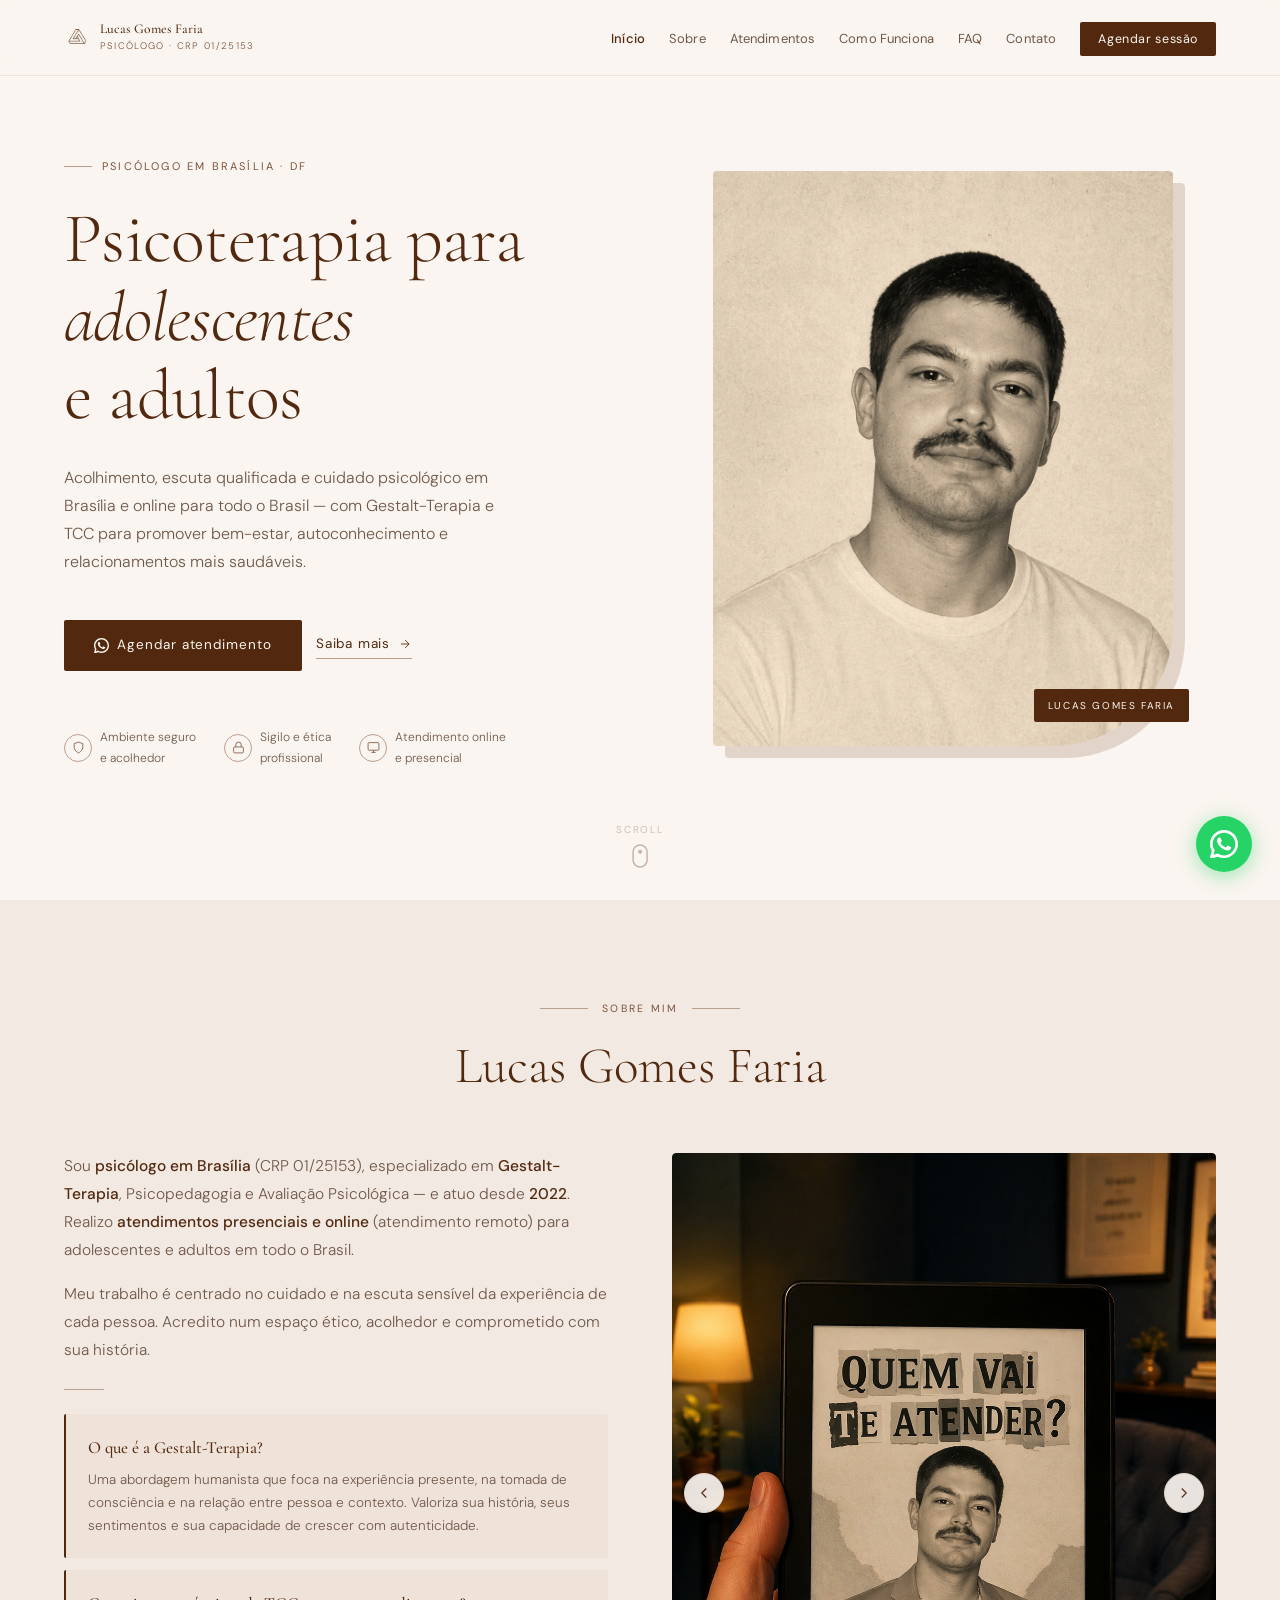
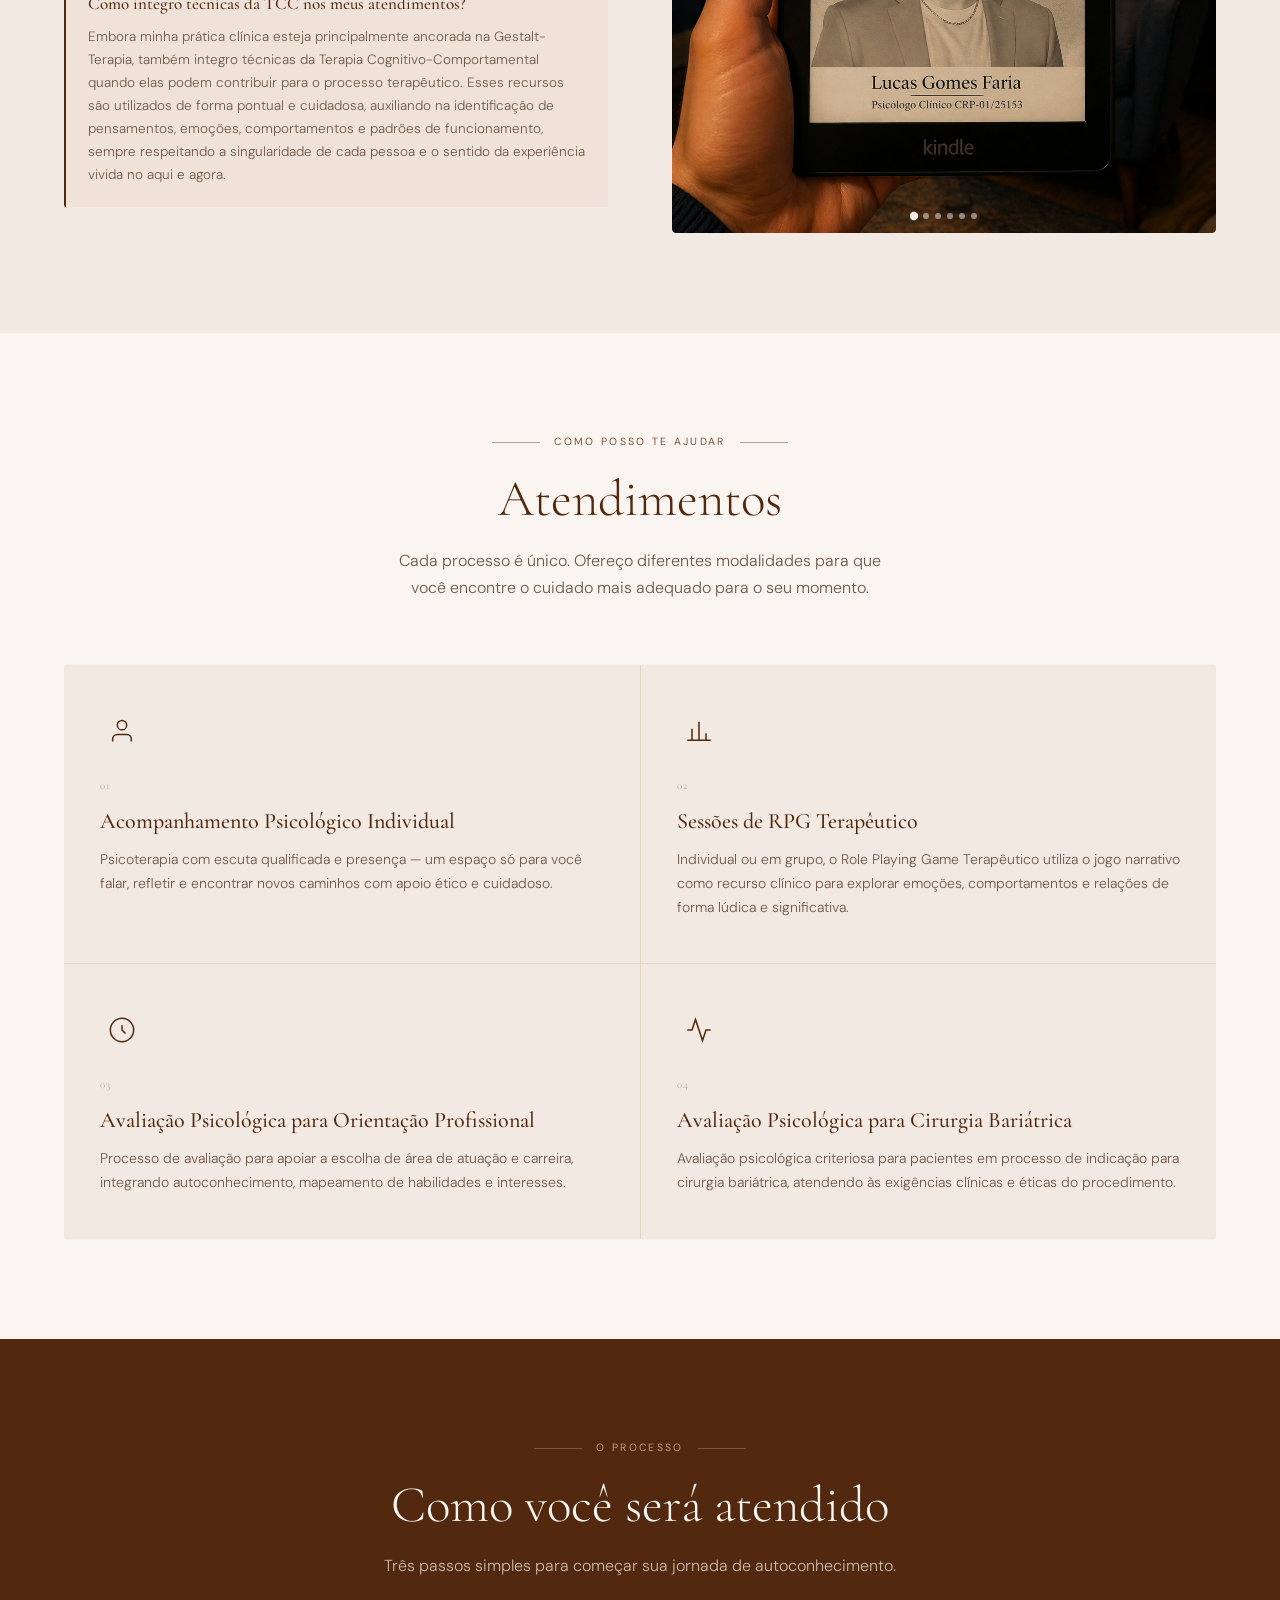
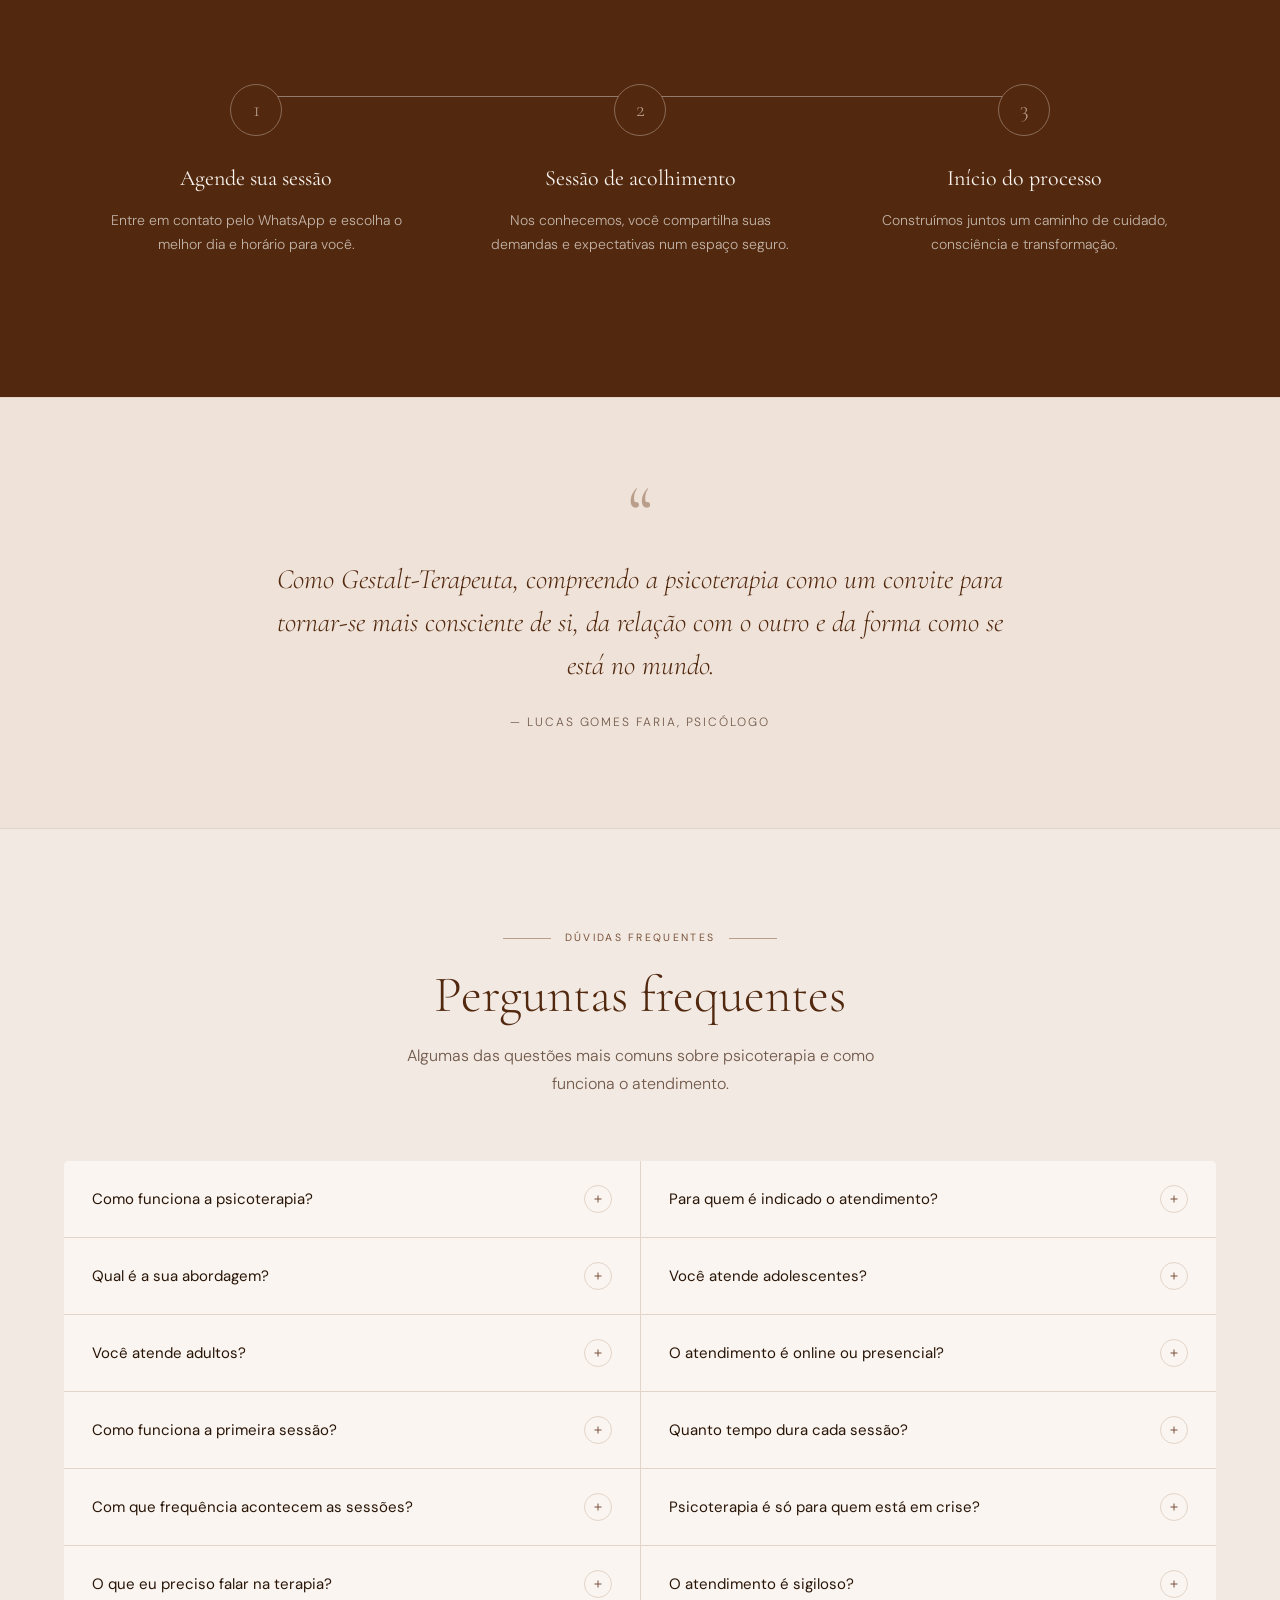
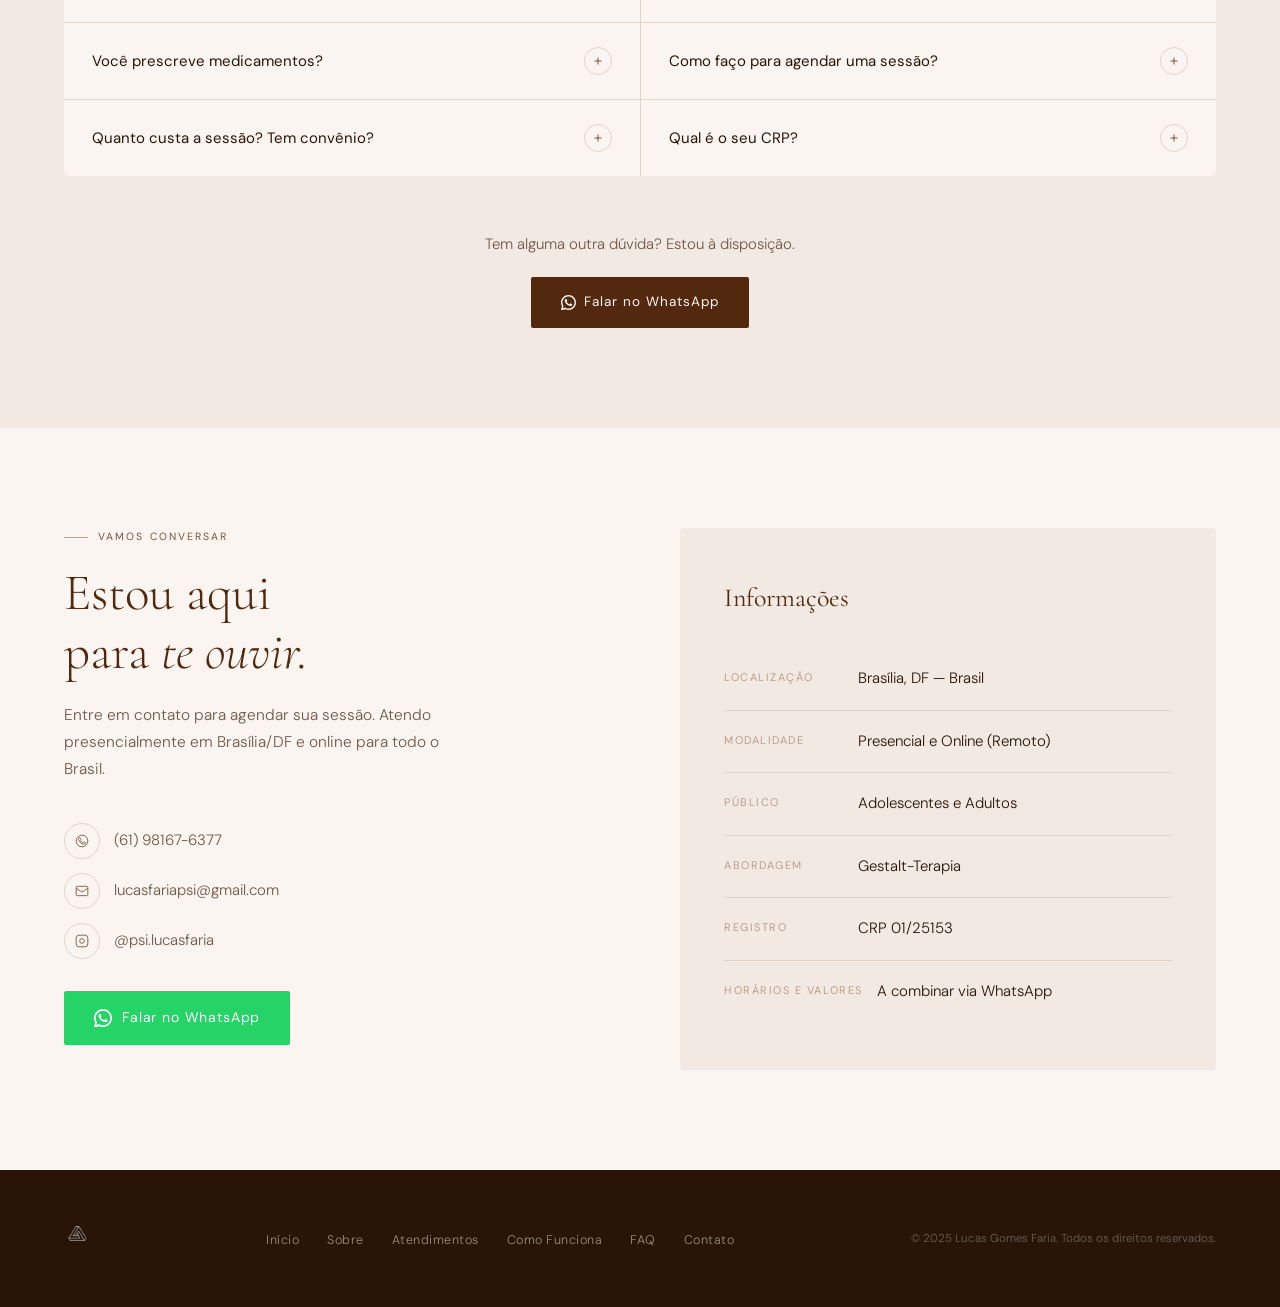
==== commit 8d56f29c: "Atualiza título da página" ====
--- a/index.html
+++ b/index.html
@@ -3,14 +3,14 @@
 <head>
   <meta charset="UTF-8" />
   <meta name="viewport" content="width=device-width, initial-scale=1.0" />
-  <title>Lucas Gomes Faria | Psicólogo em Brasília | Gestalt-Terapia e TCC | Atendimento Online e Presencial</title>
+  <title>Lucas Gomes Faria | Psicólogo Online | Gestalt-Terapia e TCC</title>
   <meta name="description" content="Lucas Gomes Faria, psicólogo em Brasília (CRP 01/25153). Atendimento online e presencial para adolescentes e adultos. Especialista em Gestalt-Terapia e TCC. Agende sua sessão." />
   <meta name="keywords" content="psicólogo Brasília, psicólogo TCC, psicólogo Gestalt-Terapia, atendimento online psicólogo, atendimento remoto psicólogo, psicólogo DF, psicoterapia Brasília, terapia online, Lucas Gomes Faria psicólogo" />
   <meta name="robots" content="index, follow" />
   <meta property="og:title" content="Lucas Gomes Faria | Psicólogo em Brasília" />
   <meta property="og:description" content="Psicólogo em Brasília com atendimento online e presencial. Gestalt-Terapia e TCC para adolescentes e adultos. CRP 01/25153." />
   <meta property="og:type" content="website" />
-  <link rel="canonical" href="https://lucasgomesfaria.com.br" />
+  <link rel="canonical" href="https://lucasfariapsi.com.br" />
   <link rel="preconnect" href="https://fonts.googleapis.com" />
   <link rel="preconnect" href="https://fonts.gstatic.com" crossorigin />
   <link href="https://fonts.googleapis.com/css2?family=Cormorant+Garamond:ital,wght@0,300;0,400;0,500;0,600;1,300;1,400&family=DM+Sans:wght@300;400;500&display=swap" rel="stylesheet" />
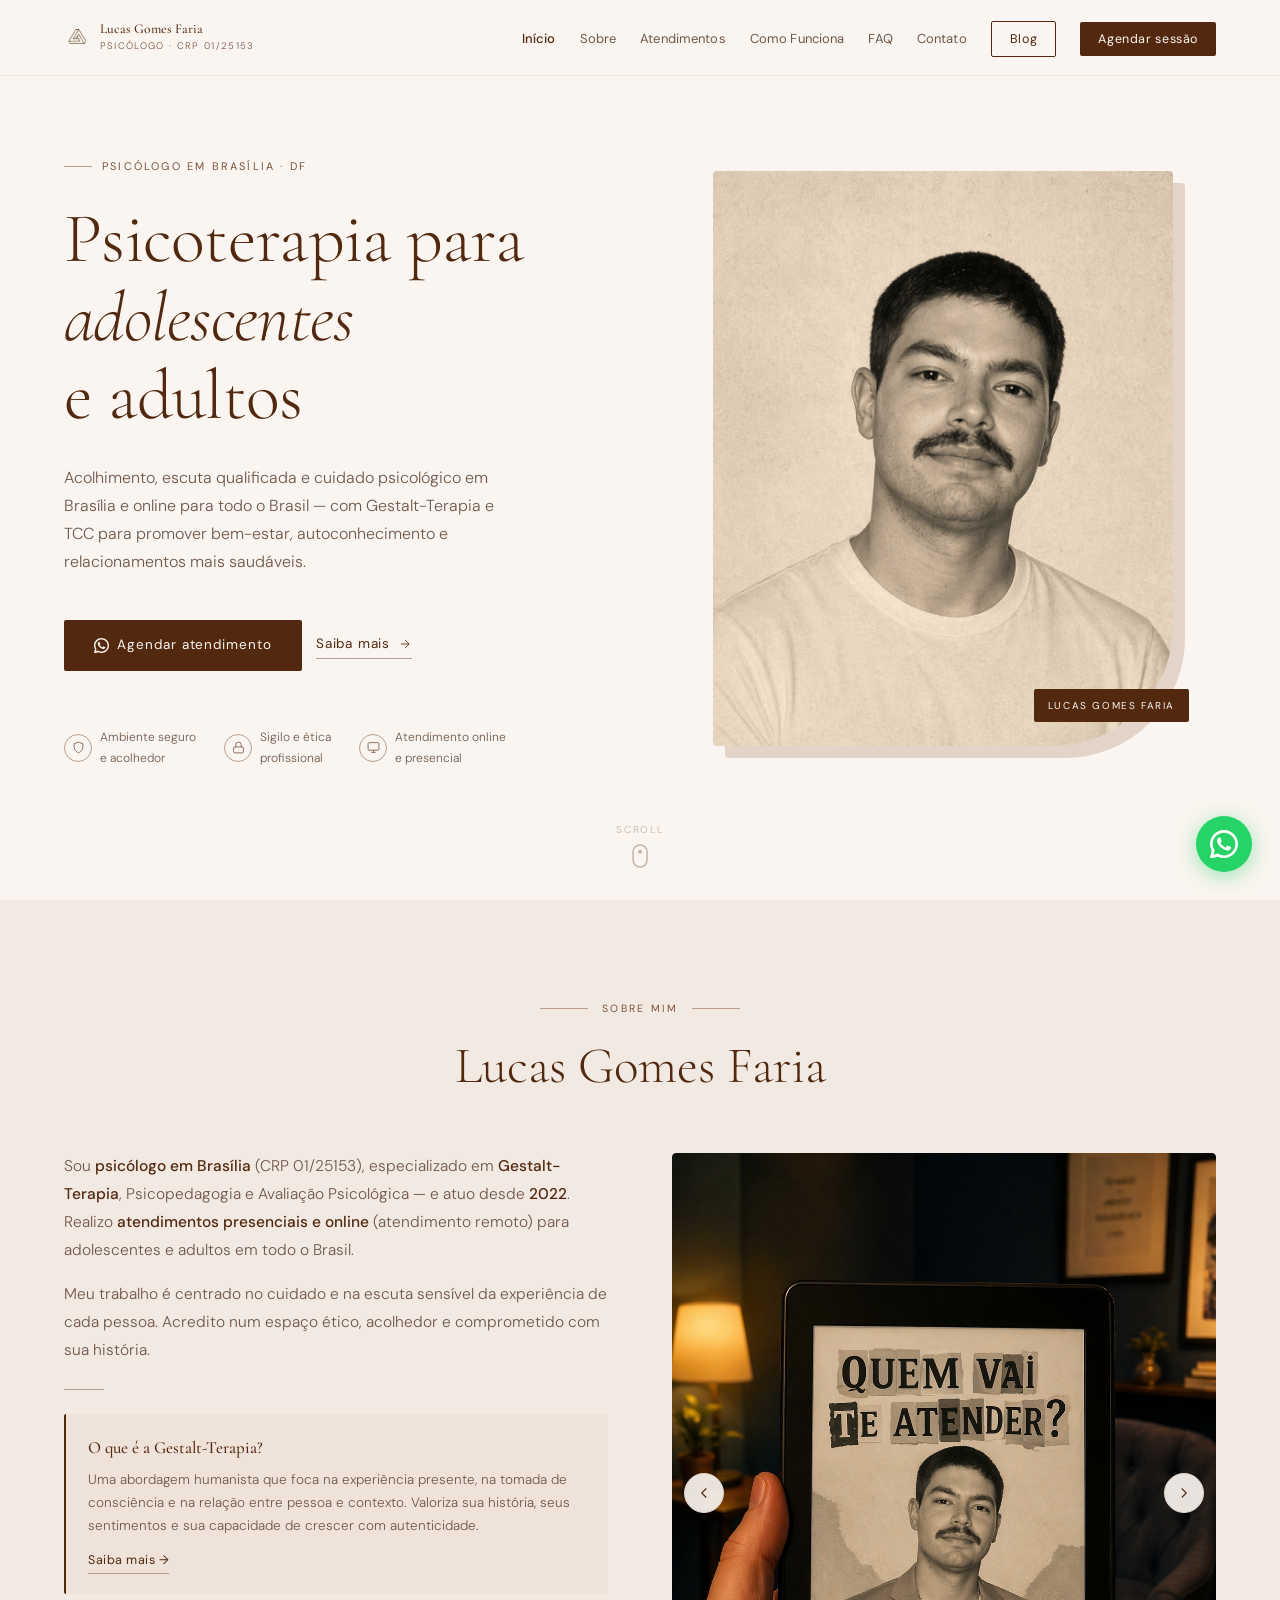
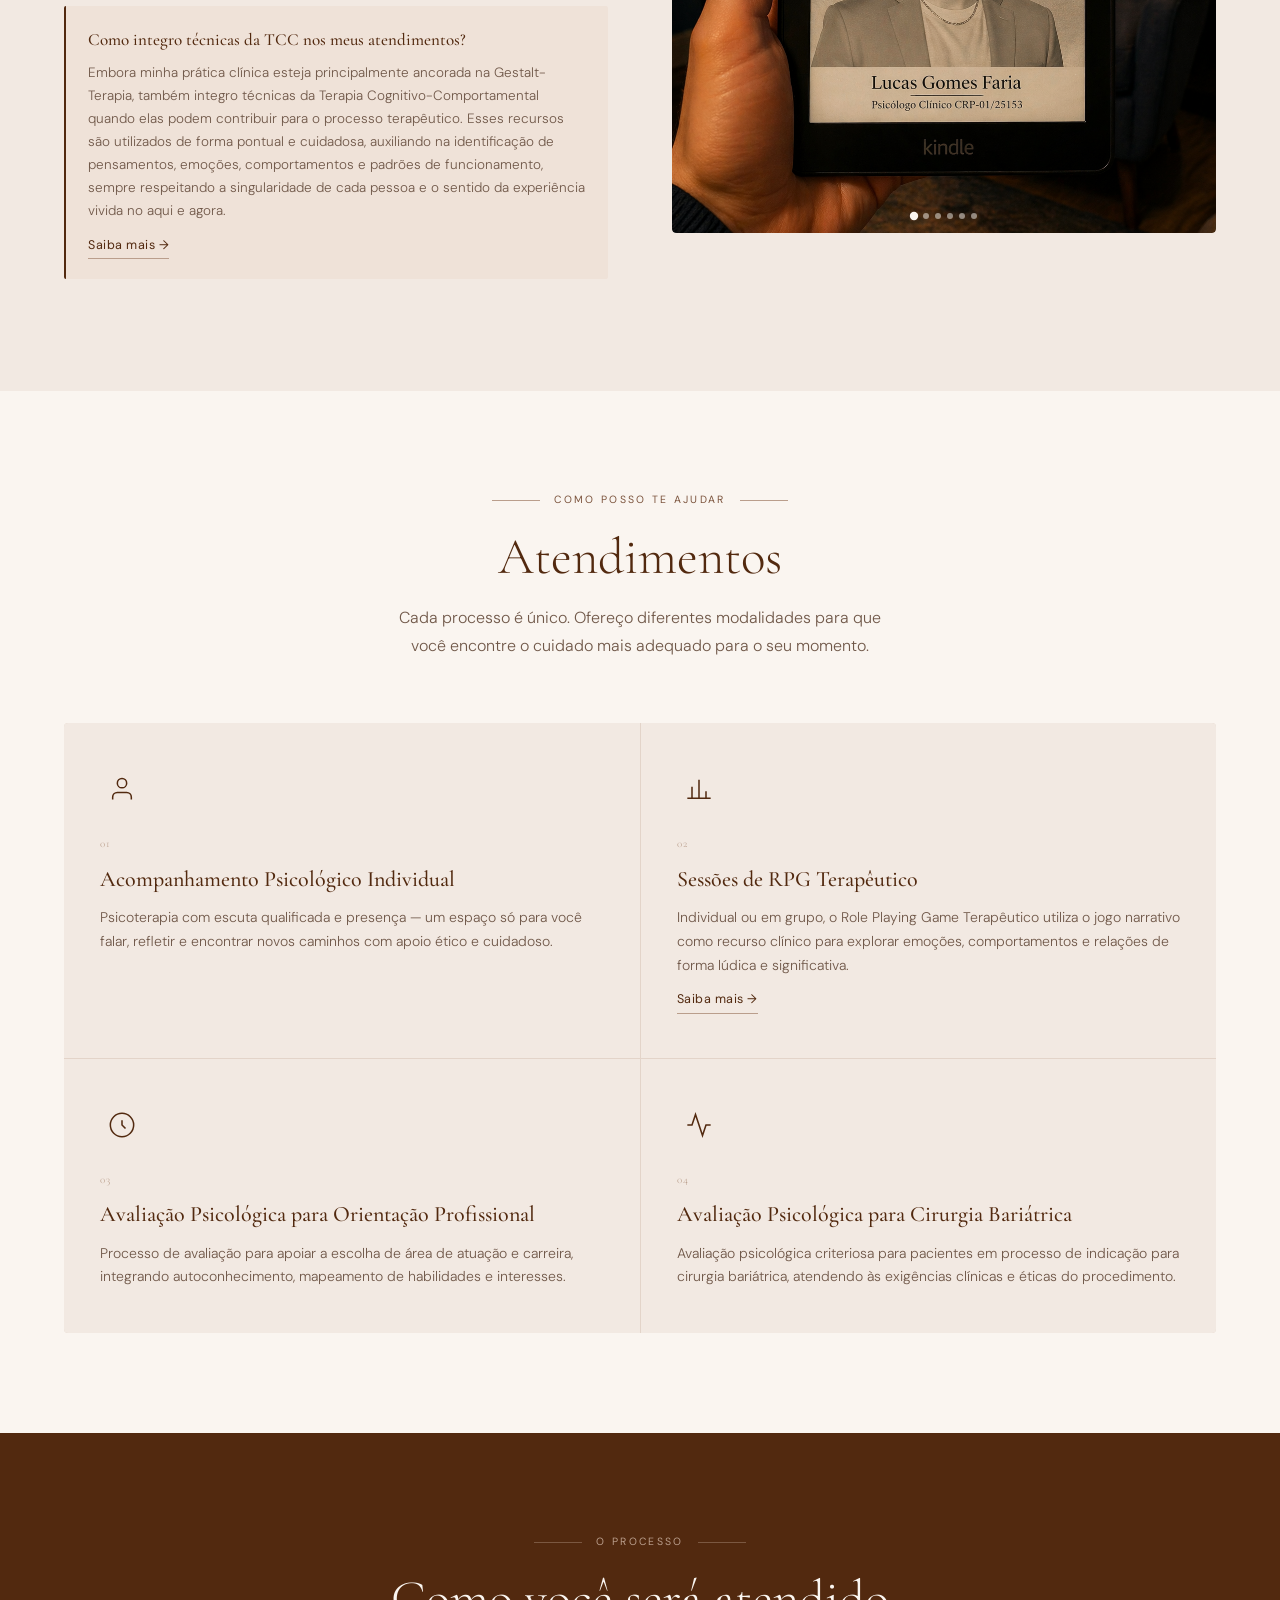
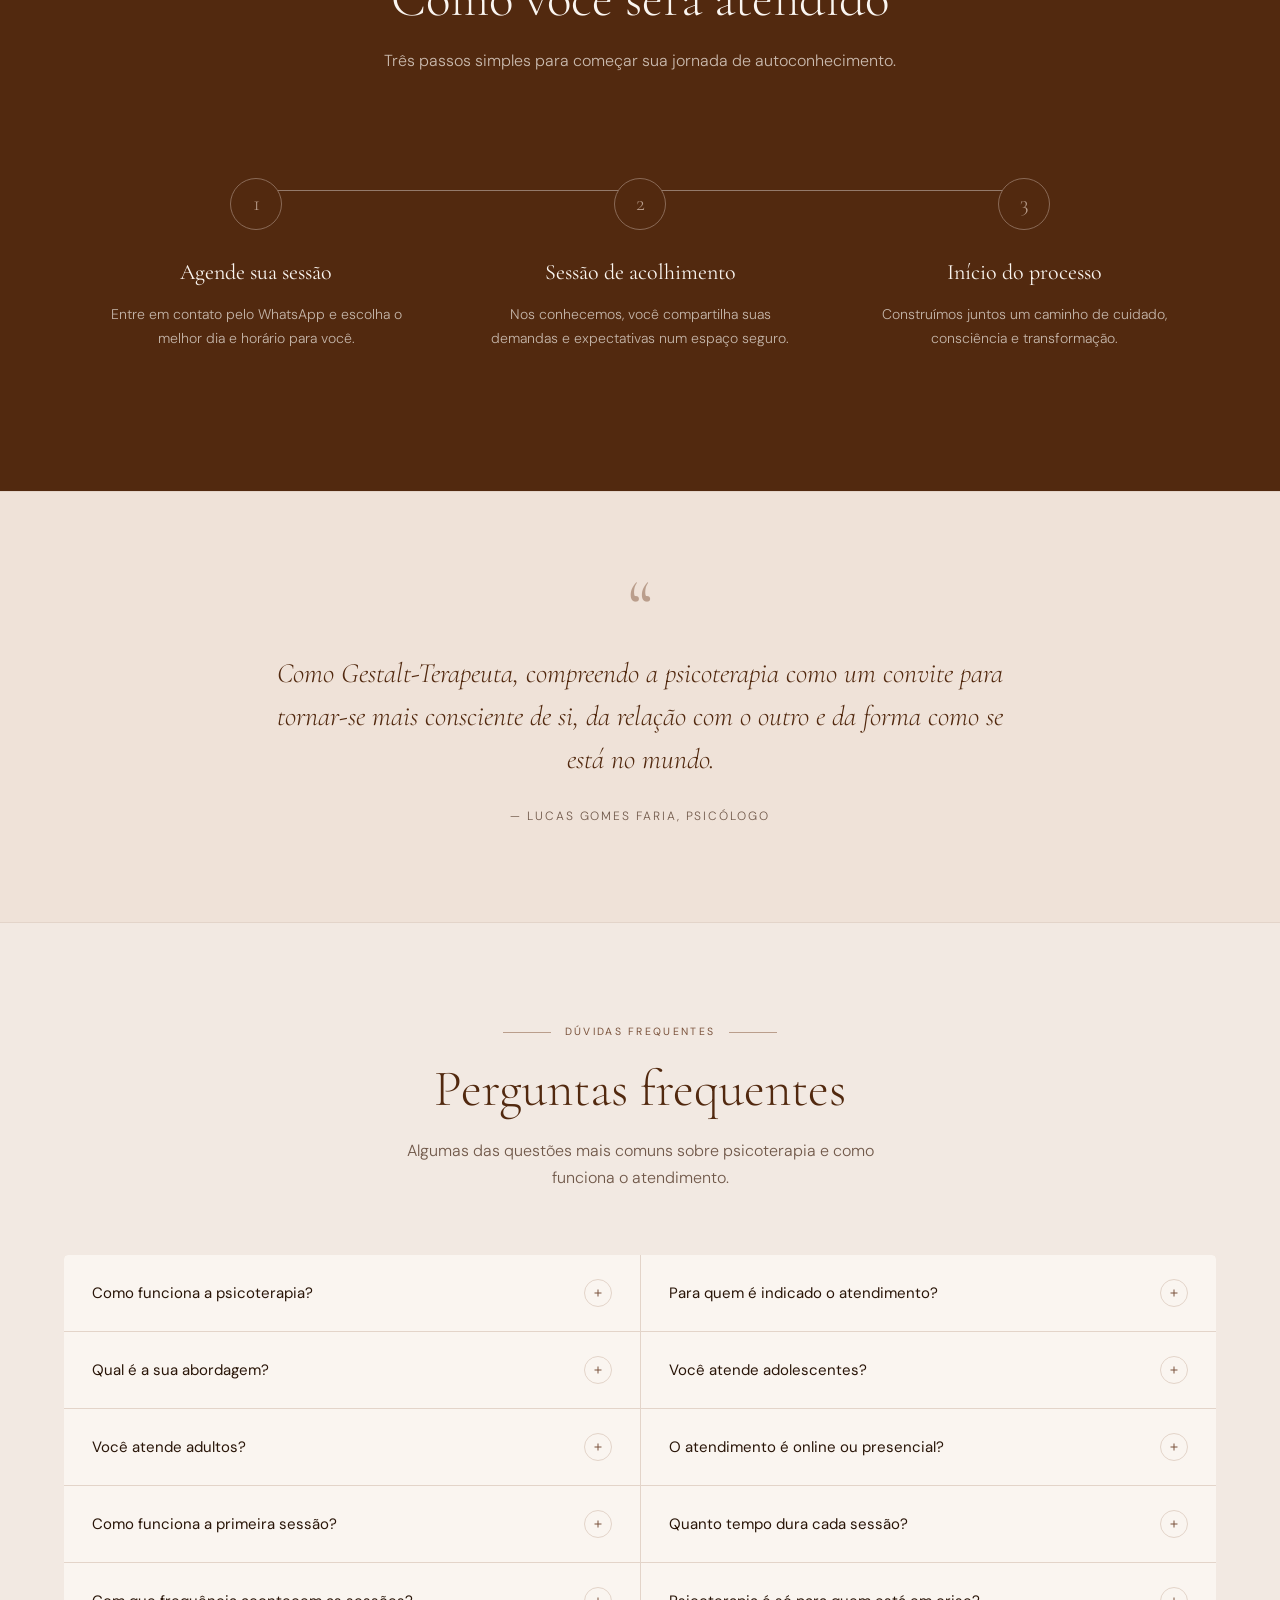
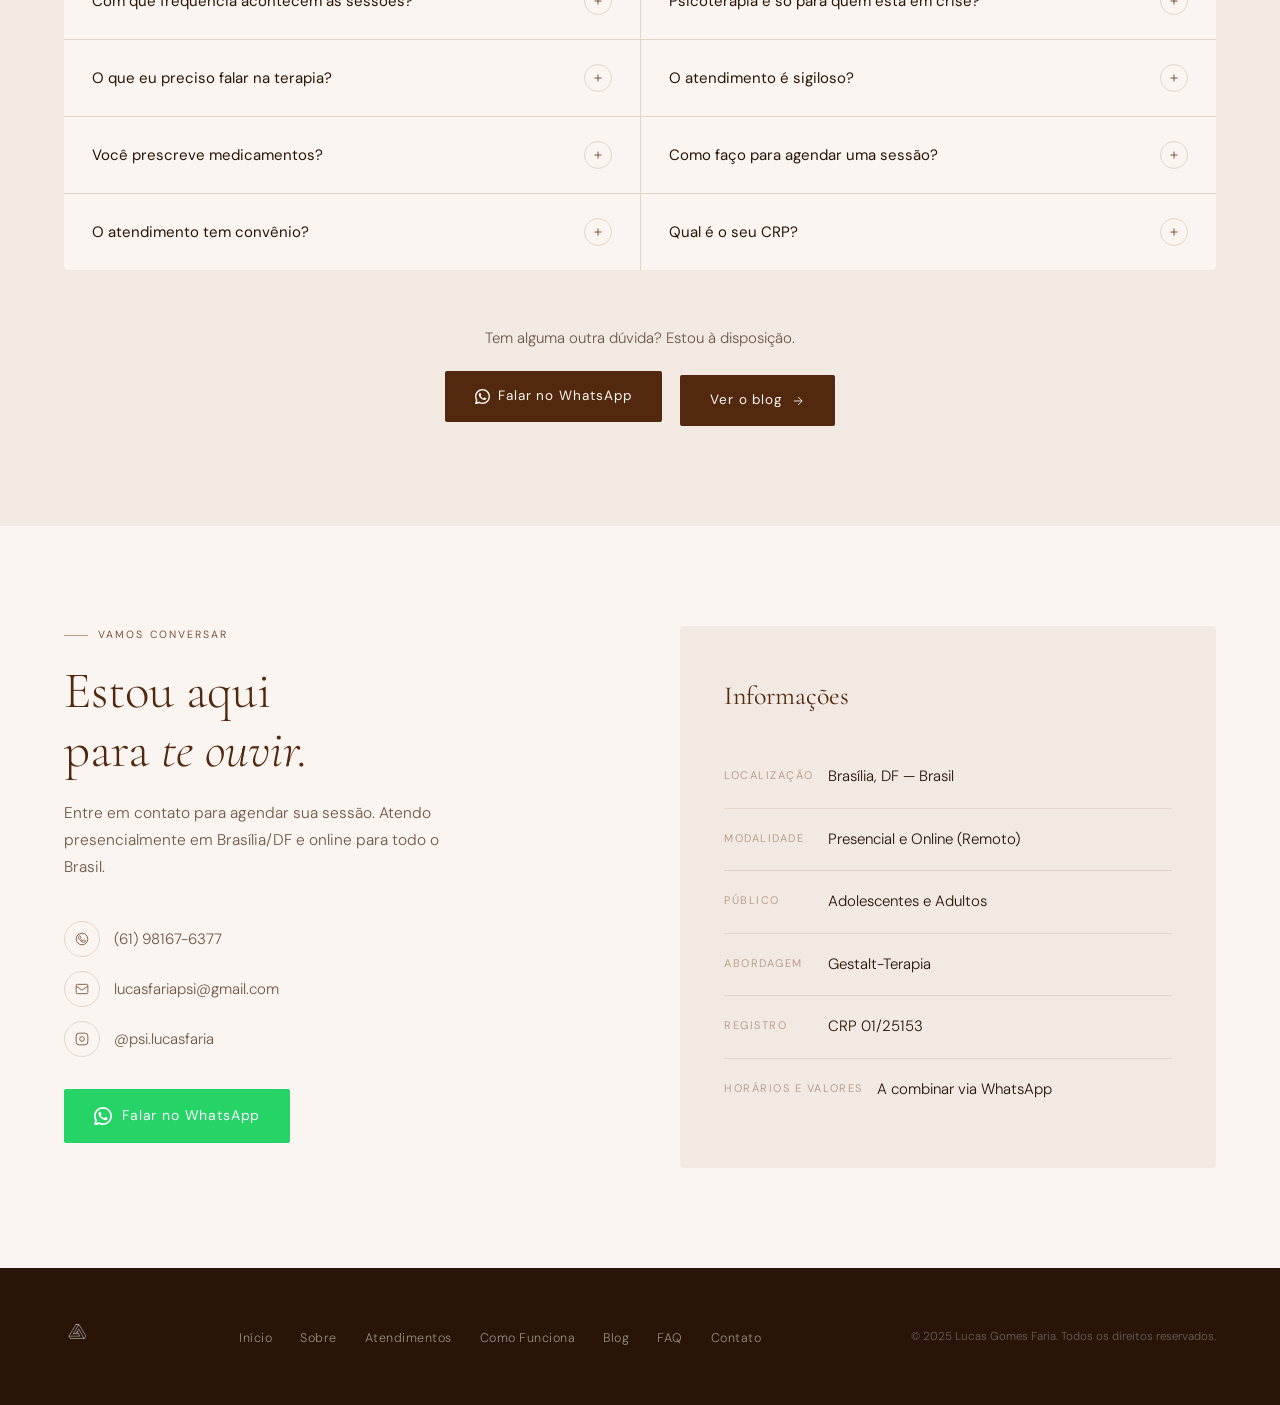
==== commit 34f2fae0: "Restaura index.html completo com todas as alterações do design Co-Authored-By: Claude Sonnet 4.6 <no" ====
--- a/index.html
+++ b/index.html
@@ -3,14 +3,235 @@
 <head>
   <meta charset="UTF-8" />
   <meta name="viewport" content="width=device-width, initial-scale=1.0" />
-  <title>Lucas Gomes Faria | Psicólogo Online | Gestalt-Terapia e TCC</title>
+  <title>Lucas Gomes Faria | Psicólogo em Brasília | Gestalt-Terapia e TCC | Atendimento Online e Presencial</title>
   <meta name="description" content="Lucas Gomes Faria, psicólogo em Brasília (CRP 01/25153). Atendimento online e presencial para adolescentes e adultos. Especialista em Gestalt-Terapia e TCC. Agende sua sessão." />
   <meta name="keywords" content="psicólogo Brasília, psicólogo TCC, psicólogo Gestalt-Terapia, atendimento online psicólogo, atendimento remoto psicólogo, psicólogo DF, psicoterapia Brasília, terapia online, Lucas Gomes Faria psicólogo" />
   <meta name="robots" content="index, follow" />
   <meta property="og:title" content="Lucas Gomes Faria | Psicólogo em Brasília" />
   <meta property="og:description" content="Psicólogo em Brasília com atendimento online e presencial. Gestalt-Terapia e TCC para adolescentes e adultos. CRP 01/25153." />
   <meta property="og:type" content="website" />
-  <link rel="canonical" href="https://lucasfariapsi.com.br" />
+  <link rel="canonical" href="https://lucasgomesfaria.com.br" />
+  <meta property="og:url" content="https://lucasgomesfaria.com.br" />
+  <meta property="og:site_name" content="Lucas Gomes Faria | Psicólogo em Brasília" />
+  <meta property="og:locale" content="pt_BR" />
+  <meta property="og:image" content="https://lucasgomesfaria.com.br/lucas-gomes-faria-psicologo.jpg" />
+  <meta property="og:image:alt" content="Lucas Gomes Faria, psicólogo em Brasília" />
+  <meta name="twitter:card" content="summary_large_image" />
+  <meta name="twitter:title" content="Lucas Gomes Faria | Psicólogo em Brasília" />
+  <meta name="twitter:description" content="Psicólogo em Brasília com atendimento online e presencial. Gestalt-Terapia e TCC para adolescentes e adultos. CRP 01/25153." />
+  <meta name="twitter:image" content="https://lucasgomesfaria.com.br/lucas-gomes-faria-psicologo.jpg" />
+  <meta name="author" content="Lucas Gomes Faria" />
+  <meta name="geo.region" content="BR-DF" />
+  <meta name="geo.placename" content="Brasília" />
+  <meta name="theme-color" content="#5a4632" />
+  <script type="application/ld+json">
+{
+  "@context": "https://schema.org",
+  "@type": [
+    "Psychologist",
+    "LocalBusiness"
+  ],
+  "name": "Lucas Gomes Faria — Psicólogo",
+  "description": "Psicólogo em Brasília (CRP 01/25153). Atendimento online e presencial para adolescentes e adultos, com Gestalt-Terapia e técnicas de TCC.",
+  "url": "https://lucasgomesfaria.com.br",
+  "telephone": "+55-61-98167-6377",
+  "email": "lucasfariapsi@gmail.com",
+  "priceRange": "$$",
+  "image": "https://lucasgomesfaria.com.br/lucas-gomes-faria-psicologo.jpg",
+  "address": {
+    "@type": "PostalAddress",
+    "addressLocality": "Brasília",
+    "addressRegion": "DF",
+    "addressCountry": "BR"
+  },
+  "areaServed": [
+    {
+      "@type": "City",
+      "name": "Brasília"
+    },
+    {
+      "@type": "Country",
+      "name": "Brasil"
+    }
+  ],
+  "availableLanguage": "Portuguese",
+  "knowsAbout": [
+    "Gestalt-Terapia",
+    "Terapia Cognitivo-Comportamental",
+    "Psicoterapia",
+    "Saúde Mental"
+  ],
+  "sameAs": [
+    "https://instagram.com/psi.lucasfaria"
+  ],
+  "makesOffer": [
+    {
+      "@type": "Offer",
+      "itemOffered": {
+        "@type": "Service",
+        "name": "Acompanhamento Psicológico Individual"
+      }
+    },
+    {
+      "@type": "Offer",
+      "itemOffered": {
+        "@type": "Service",
+        "name": "Sessões de RPG Terapêutico"
+      }
+    },
+    {
+      "@type": "Offer",
+      "itemOffered": {
+        "@type": "Service",
+        "name": "Avaliação Psicológica para Orientação Profissional"
+      }
+    },
+    {
+      "@type": "Offer",
+      "itemOffered": {
+        "@type": "Service",
+        "name": "Avaliação Psicológica para Cirurgia Bariátrica"
+      }
+    }
+  ]
+}
+  </script>
+  <script type="application/ld+json">
+{
+  "@context": "https://schema.org",
+  "@type": "FAQPage",
+  "mainEntity": [
+    {
+      "@type": "Question",
+      "name": "Como funciona a psicoterapia?",
+      "acceptedAnswer": {
+        "@type": "Answer",
+        "text": "A psicoterapia é um espaço de escuta, acolhimento e reflexão sobre questões emocionais, relacionais e existenciais. Ao longo do processo, buscamos compreender como você tem vivido determinadas situações, quais sentidos elas têm na sua história e quais possibilidades podem ser construídas a partir disso."
+      }
+    },
+    {
+      "@type": "Question",
+      "name": "Para quem é indicado o atendimento?",
+      "acceptedAnswer": {
+        "@type": "Answer",
+        "text": "O atendimento é voltado para adolescentes e adultos que estejam passando por dificuldades emocionais, conflitos relacionais, inseguranças, ansiedade, sofrimento psíquico, momentos de mudança ou que desejem se conhecer melhor."
+      }
+    },
+    {
+      "@type": "Question",
+      "name": "Qual é a sua abordagem?",
+      "acceptedAnswer": {
+        "@type": "Answer",
+        "text": "Minha principal abordagem é a Gestalt-Terapia, uma perspectiva que valoriza a experiência presente, a consciência de si, a relação com o outro e a forma como cada pessoa constrói seus modos de lidar com a vida. Também utilizo recursos técnicos de outras abordagens, como a Teoria Cognitivo-Comportamental (TCC) quando isso contribui para o processo terapêutico."
+      }
+    },
+    {
+      "@type": "Question",
+      "name": "Você atende adolescentes?",
+      "acceptedAnswer": {
+        "@type": "Answer",
+        "text": "Sim. O atendimento com adolescentes considera suas demandas emocionais, familiares, escolares e sociais, respeitando sua singularidade e seu momento de desenvolvimento. Quando necessário, também há diálogo com os responsáveis, sempre preservando o sigilo e os limites éticos do atendimento."
+      }
+    },
+    {
+      "@type": "Question",
+      "name": "Você atende adultos?",
+      "acceptedAnswer": {
+        "@type": "Answer",
+        "text": "Sim. O atendimento com adultos pode envolver questões relacionadas a ansiedade, autoestima, relações familiares e afetivas, trabalho, tomada de decisões, autoconhecimento, conflitos internos e outros sofrimentos que atravessam a vida cotidiana."
+      }
+    },
+    {
+      "@type": "Question",
+      "name": "O atendimento é online ou presencial?",
+      "acceptedAnswer": {
+        "@type": "Answer",
+        "text": "O atendimento pode ser realizado de forma online ou presencial, conforme disponibilidade e necessidade do paciente. A modalidade online mantém os mesmos princípios éticos, técnicos e de sigilo do atendimento presencial."
+      }
+    },
+    {
+      "@type": "Question",
+      "name": "Como funciona a primeira sessão?",
+      "acceptedAnswer": {
+        "@type": "Answer",
+        "text": "A primeira sessão é um momento de acolhimento e compreensão inicial da demanda. Conversamos sobre o que levou você a buscar psicoterapia, sua história, suas expectativas e as possibilidades de trabalho terapêutico. E isso já é o início do processo."
+      }
+    },
+    {
+      "@type": "Question",
+      "name": "Quanto tempo dura cada sessão?",
+      "acceptedAnswer": {
+        "@type": "Answer",
+        "text": "As sessões geralmente têm duração aproximada de 50 minutos."
+      }
+    },
+    {
+      "@type": "Question",
+      "name": "Com que frequência acontecem as sessões?",
+      "acceptedAnswer": {
+        "@type": "Answer",
+        "text": "Na maioria dos casos, as sessões acontecem semanalmente. Essa frequência pode ser conversada de acordo com a demanda, disponibilidade e necessidade do processo terapêutico. Tudo isso é combinado na primeira sessão."
+      }
+    },
+    {
+      "@type": "Question",
+      "name": "Psicoterapia é só para quem está em crise?",
+      "acceptedAnswer": {
+        "@type": "Answer",
+        "text": "Não. A psicoterapia pode ser buscada em momentos de crise, mas também pode ser um espaço de autoconhecimento, elaboração de experiências, cuidado emocional e desenvolvimento de formas mais saudáveis de se relacionar consigo mesmo, com os outros e com o mundo."
+      }
+    },
+    {
+      "@type": "Question",
+      "name": "O que eu preciso falar na terapia?",
+      "acceptedAnswer": {
+        "@type": "Answer",
+        "text": "Você não precisa chegar com tudo organizado. A sessão é justamente um espaço para construir sentido sobre aquilo que está sendo vivido. Às vezes, a pessoa chega com uma questão clara. Em outros momentos, chega apenas com um incômodo, uma sensação ou uma vontade de se compreender melhor."
+      }
+    },
+    {
+      "@type": "Question",
+      "name": "O atendimento é sigiloso?",
+      "acceptedAnswer": {
+        "@type": "Answer",
+        "text": "Sim. O sigilo profissional é um princípio fundamental da Psicologia. As informações compartilhadas em sessão são preservadas conforme as normas éticas da profissão, com exceções apenas nos casos previstos pelo Código de Ética e pelas legislações aplicáveis."
+      }
+    },
+    {
+      "@type": "Question",
+      "name": "Você prescreve medicamentos?",
+      "acceptedAnswer": {
+        "@type": "Answer",
+        "text": "Não. Psicólogos não prescrevem medicamentos. Quando necessário, pode ser indicado que o cliente também busque avaliação com médico psiquiatra, mantendo cada profissional sua função específica no cuidado."
+      }
+    },
+    {
+      "@type": "Question",
+      "name": "Como faço para agendar uma sessão?",
+      "acceptedAnswer": {
+        "@type": "Answer",
+        "text": "Você pode entrar em contato pelo WhatsApp, e-mail ou Instagram profissional para verificar disponibilidade de horários e combinar a melhor forma de iniciar o atendimento."
+      }
+    },
+    {
+      "@type": "Question",
+      "name": "O atendimento tem convênio?",
+      "acceptedAnswer": {
+        "@type": "Answer",
+        "text": "Atualmente não trabalho com convênios, somente com a modalidade particular. Porém, você pode verificar com o seu plano de saúde/convênio se há a possibilidade de ressarcimento de atendimentos particulares."
+      }
+    },
+    {
+      "@type": "Question",
+      "name": "Qual é o seu CRP?",
+      "acceptedAnswer": {
+        "@type": "Answer",
+        "text": "Meu registro profissional é CRP 01/25153."
+      }
+    }
+  ]
+}
+  </script>
   <link rel="preconnect" href="https://fonts.googleapis.com" />
   <link rel="preconnect" href="https://fonts.gstatic.com" crossorigin />
   <link href="https://fonts.googleapis.com/css2?family=Cormorant+Garamond:ital,wght@0,300;0,400;0,500;0,600;1,300;1,400&family=DM+Sans:wght@300;400;500&display=swap" rel="stylesheet" />
@@ -18,15 +239,15 @@
     *, *::before, *::after { box-sizing: border-box; margin: 0; padding: 0; }
 
     :root {
-      --cream:       oklch(97.2% 0.009 68);
-      --cream-mid:   oklch(94%   0.014 65);
-      --cream-dark:  oklch(88%   0.022 60);
-      --brown:       oklch(33%   0.072 50);
-      --brown-mid:   oklch(48%   0.065 50);
-      --brown-light: oklch(72%   0.042 55);
-      --brown-pale:  oklch(92%   0.020 58);
-      --text:        oklch(22%   0.04  50);
-      --text-soft:   oklch(48%   0.04  52);
+      --cream:      oklch(97.2% 0.009 68);
+      --cream-mid:  oklch(94%   0.014 65);
+      --cream-dark: oklch(88%   0.022 60);
+      --brown:      oklch(33%   0.072 50);
+      --brown-mid:  oklch(48%   0.065 50);
+      --brown-light:oklch(72%   0.042 55);
+      --brown-pale: oklch(92%   0.020 58);
+      --text:       oklch(22%   0.04  50);
+      --text-soft:  oklch(48%   0.04  52);
       --serif: 'Cormorant Garamond', Georgia, serif;
       --sans:  'DM Sans', system-ui, sans-serif;
     }
@@ -83,7 +304,26 @@
       text-decoration: none; transition: background 0.2s !important; white-space: nowrap;
     }
     .btn-cta-nav::after { display: none !important; }
-    .btn-cta-nav:hover { background: var(--brown-mid) !important; color: var(--cream) !important; }
+    .btn-cta-nav:hover { background: var(--brown-mid) !important; }
+
+    .btn-blog-nav {
+      background: transparent; color: var(--brown) !important;
+      border: 1.5px solid var(--brown) !important;
+      padding: 9px 18px; border-radius: 2px;
+      font-size: 12.5px !important; font-weight: 400 !important; letter-spacing: 0.05em !important;
+      text-decoration: none; transition: background 0.2s, color 0.2s !important; white-space: nowrap;
+    }
+    .btn-blog-nav::after { display: none !important; }
+    .btn-blog-nav:hover { background: var(--brown) !important; color: var(--cream) !important; }
+
+    .saiba-mais-link {
+      display: inline-flex; align-items: center; gap: 6px; margin-top: 12px;
+      font-size: 12.5px; color: var(--brown); font-weight: 400;
+      letter-spacing: 0.04em; text-decoration: none;
+      border-bottom: 1px solid var(--brown-light); padding-bottom: 2px;
+      transition: border-color 0.2s;
+    }
+    .saiba-mais-link:hover { border-color: var(--brown); }
 
     .nav-hamburger { display: none; background: none; border: none; cursor: pointer; padding: 4px; }
     .nav-hamburger span { display: block; width: 22px; height: 1.5px; background: var(--brown); margin: 5px 0; transition: all 0.3s; }
@@ -153,11 +393,11 @@
       object-fit: cover; object-position: center 15%;
       border-radius: 4px 4px 120px 4px; display: block; filter: sepia(15%) contrast(1.05);
     }
-    .hero-name-badge {
+    .hero-crp {
       position: absolute; z-index: 2; bottom: 24px; right: -16px;
       background: var(--brown); color: var(--cream);
       font-size: 10px; letter-spacing: 0.16em; font-weight: 400;
-      padding: 8px 14px; border-radius: 2px; text-transform: uppercase; white-space: nowrap;
+      padding: 8px 14px; border-radius: 2px; text-transform: uppercase;
     }
 
     /* Scroll indicator */
@@ -241,6 +481,7 @@
     .carousel-dot.active { background: var(--cream); transform: scale(1.4); }
 
     /* ─── ATENDIMENTOS ─── */
+    #atendimentos {}
     .atend-grid {
       display: grid; grid-template-columns: repeat(2, 1fr);
       background: var(--cream-dark); border-radius: 4px; overflow: hidden; gap: 1px;
@@ -354,7 +595,7 @@
     .contato-right h3 { font-family: var(--serif); font-size: 26px; font-weight: 400; color: var(--brown); margin-bottom: 28px; }
     .info-item { display: flex; gap: 14px; align-items: flex-start; padding: 18px 0; border-bottom: 1px solid var(--cream-dark); }
     .info-item:last-child { border-bottom: none; }
-    .info-item-label { font-size: 11px; letter-spacing: 0.14em; text-transform: uppercase; color: var(--brown-light); font-weight: 400; min-width: 120px; padding-top: 2px; }
+    .info-item-label { font-size: 11px; letter-spacing: 0.14em; text-transform: uppercase; color: var(--brown-light); font-weight: 400; min-width: 90px; padding-top: 2px; }
     .info-item-value { font-size: 15px; color: var(--text); font-weight: 300; }
 
     /* ─── FOOTER ─── */
@@ -376,7 +617,7 @@
     .fade-in-delay-3 { transition-delay: 0.3s; }
     .fade-in-delay-4 { transition-delay: 0.4s; }
 
-    /* ─── SOBRE EYEBROW ─── */
+    /* ─── SOBRE EYEBROW (used in contato) ─── */
     .sobre-eyebrow {
       font-size: 10.5px; letter-spacing: 0.2em; text-transform: uppercase;
       color: var(--brown-mid); font-weight: 400; margin-bottom: 18px;
@@ -389,7 +630,7 @@
       #inicio { grid-template-columns: 1fr; padding-top: 120px; gap: 40px; }
       .hero-visual { order: -1; }
       .hero-photo-frame { max-width: 300px; margin: 0 auto; }
-      .hero-name-badge { right: 0; }
+      .hero-crp { right: 0; }
       .hero-desc { margin: 0 auto 36px; }
       .hero-actions { justify-content: center; }
       .hero-badges { justify-content: center; }
@@ -424,14 +665,14 @@
 <body>
 
 <!-- FLOATING WHATSAPP -->
-<a href="https://wa.me/5561981676377" target="_blank" rel="noopener" id="wa-float" title="Falar no WhatsApp" aria-label="Falar no WhatsApp">
+<a href="https://wa.me/5561981676377" target="_blank" id="wa-float" title="Falar no WhatsApp" style="position:fixed;bottom:28px;right:28px;z-index:200;width:56px;height:56px;border-radius:50%;background:#25D366;color:#fff;display:flex;align-items:center;justify-content:center;box-shadow:0 4px 20px rgba(37,211,102,0.45);text-decoration:none;transition:transform 0.2s,box-shadow 0.2s;" onmouseover="this.style.transform='scale(1.1)'" onmouseout="this.style.transform='scale(1)'">
   <svg width="28" height="28" viewBox="0 0 24 24" fill="white"><path d="M17.472 14.382c-.297-.149-1.758-.867-2.03-.967-.273-.099-.471-.148-.67.15-.197.297-.767.966-.94 1.164-.173.199-.347.223-.644.075-.297-.15-1.255-.463-2.39-1.475-.883-.788-1.48-1.761-1.653-2.059-.173-.297-.018-.458.13-.606.134-.133.298-.347.446-.52.149-.174.198-.298.298-.497.099-.198.05-.371-.025-.52-.075-.149-.669-1.612-.916-2.207-.242-.579-.487-.5-.669-.51-.173-.008-.371-.01-.57-.01-.198 0-.52.074-.792.372-.272.297-1.04 1.016-1.04 2.479 0 1.462 1.065 2.875 1.213 3.074.149.198 2.096 3.2 5.077 4.487.709.306 1.262.489 1.694.625.712.227 1.36.195 1.871.118.571-.085 1.758-.719 2.006-1.413.248-.694.248-1.289.173-1.413-.074-.124-.272-.198-.57-.347z"/><path d="M12 0C5.373 0 0 5.373 0 12c0 2.127.558 4.121 1.532 5.85L.054 23.454a.75.75 0 00.908.99l5.878-1.544A11.953 11.953 0 0012 24c6.627 0 12-5.373 12-12S18.627 0 12 0zm0 21.75a9.72 9.72 0 01-4.95-1.353l-.355-.21-3.685.968.985-3.59-.23-.369A9.718 9.718 0 012.25 12C2.25 6.615 6.615 2.25 12 2.25S21.75 6.615 21.75 12 17.385 21.75 12 21.75z"/></svg>
 </a>
 
 <!-- NAV -->
 <nav id="main-nav">
   <a href="#inicio" class="nav-logo">
-    <img src="assets/logo.png" alt="Lucas Gomes Faria Psicólogo" />
+    <img alt="Lucas Gomes Faria — Psicólogo em Brasília (CRP 01/25153)" loading="lazy" src="[data-uri]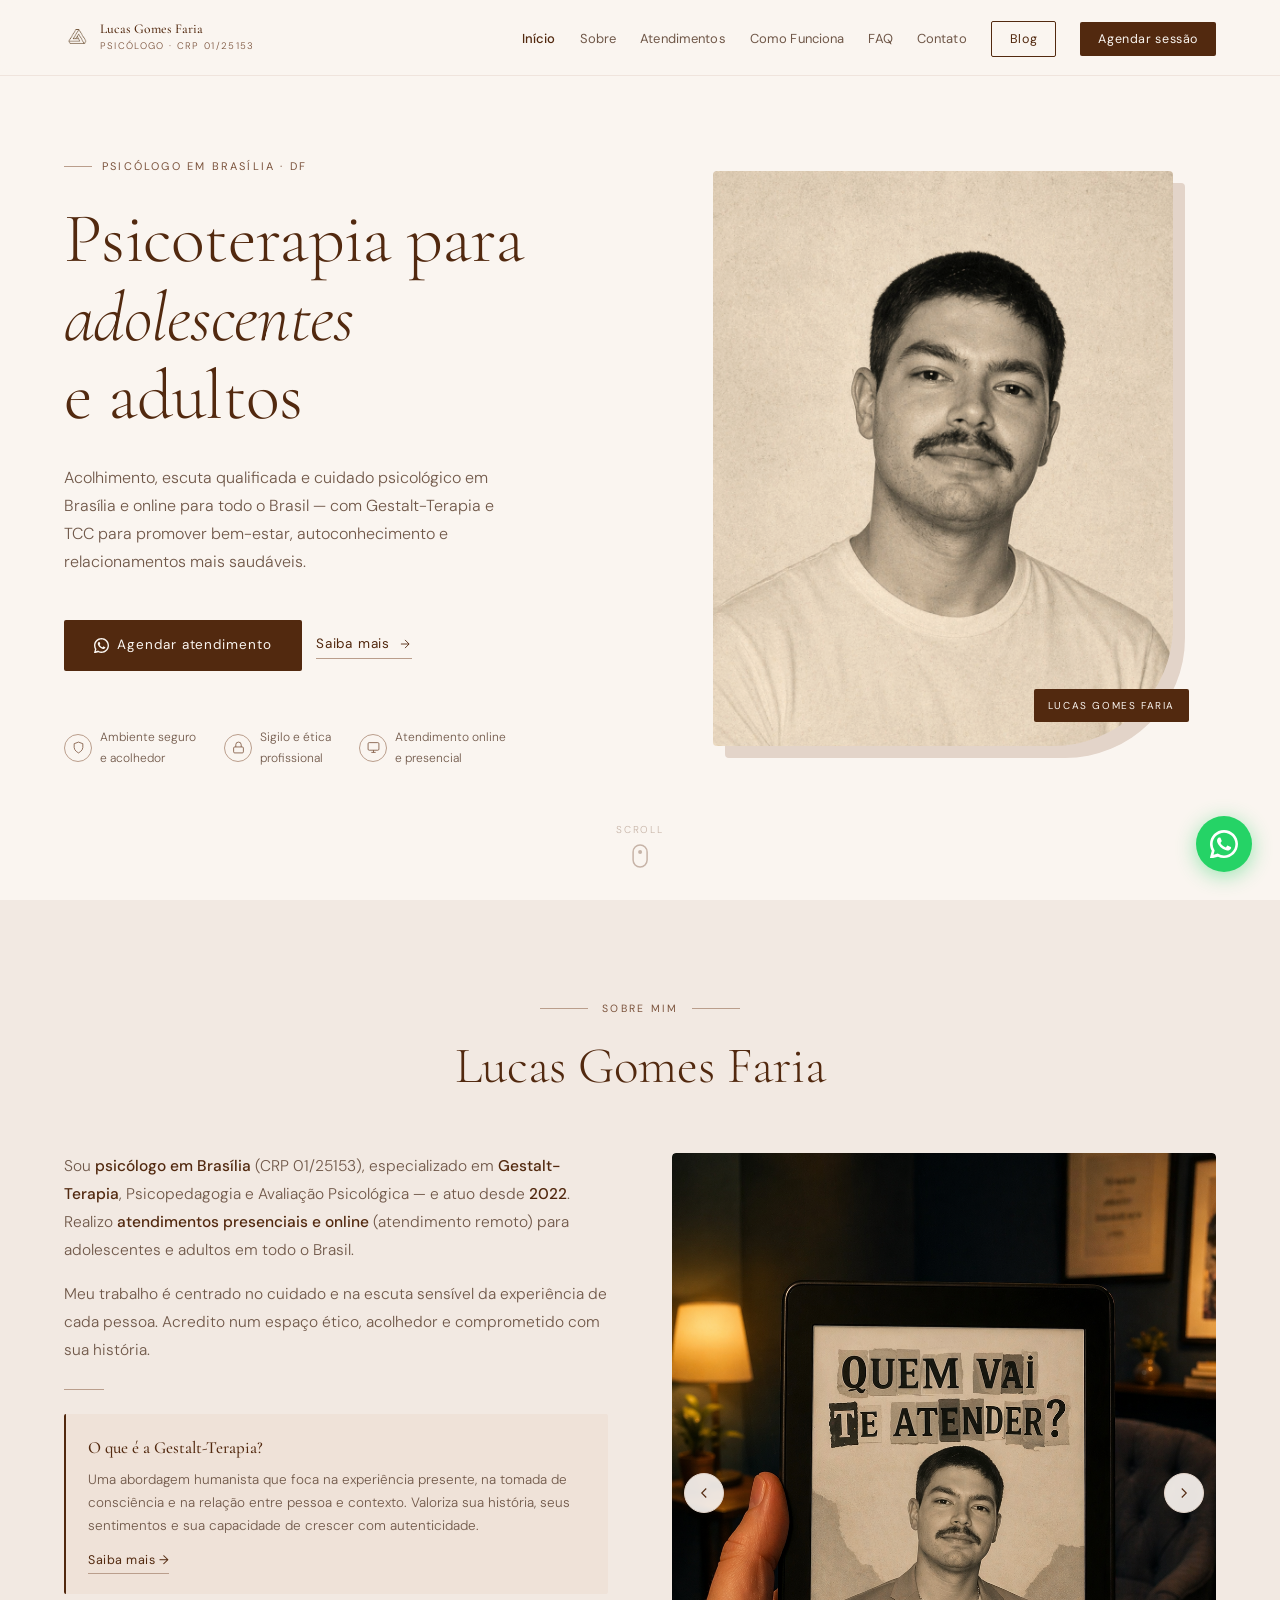
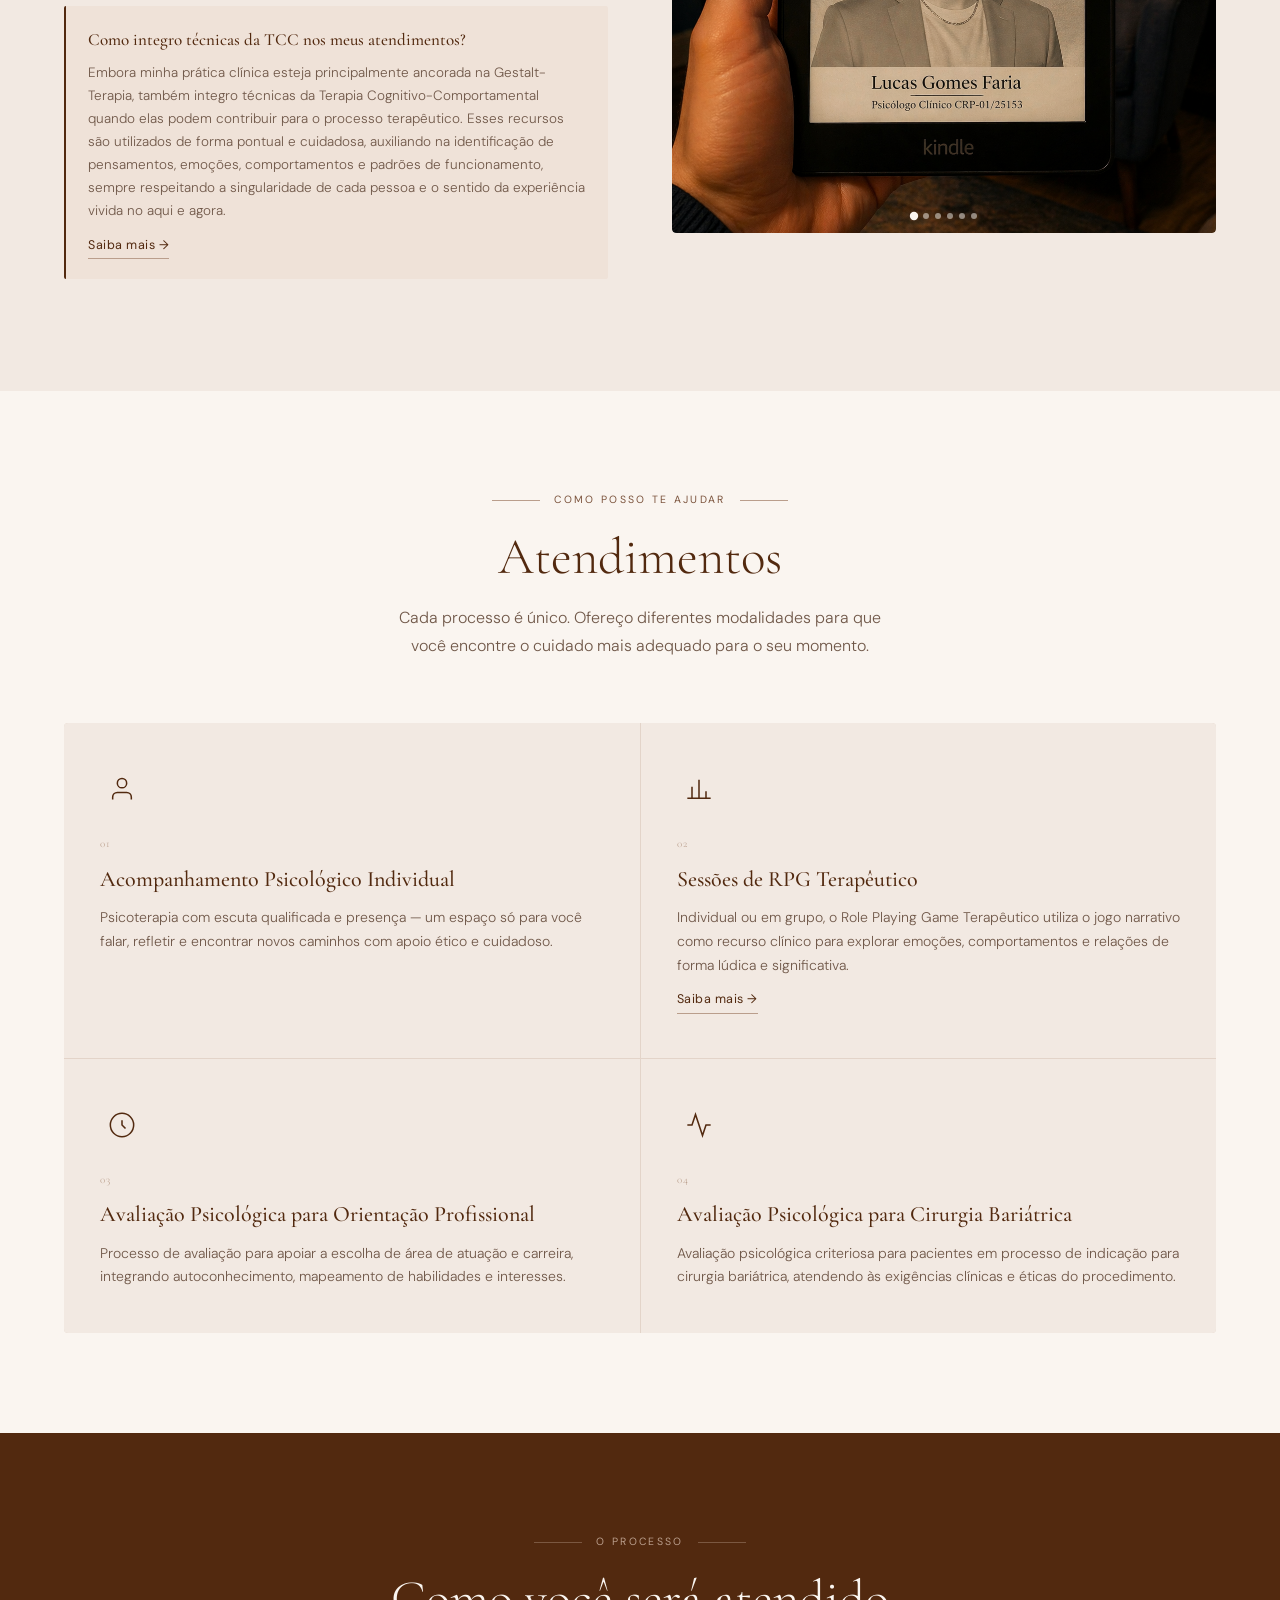
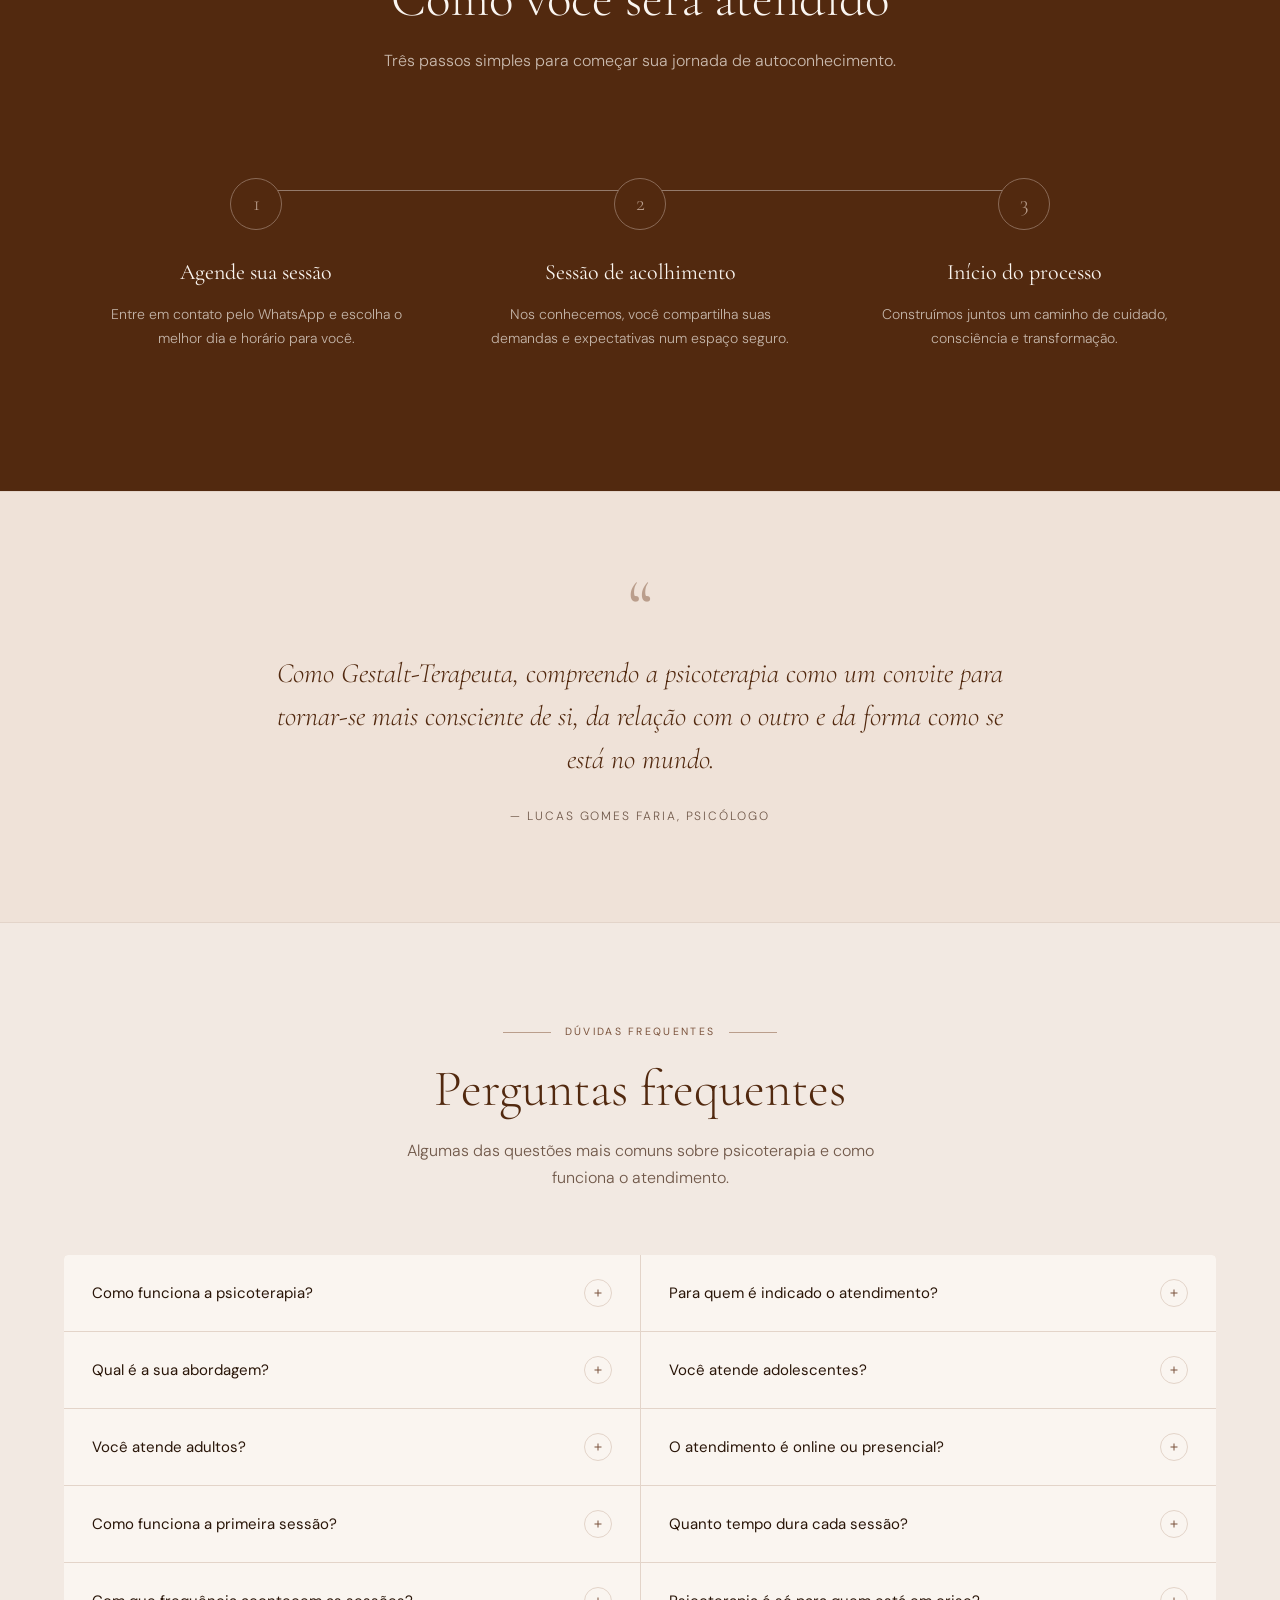
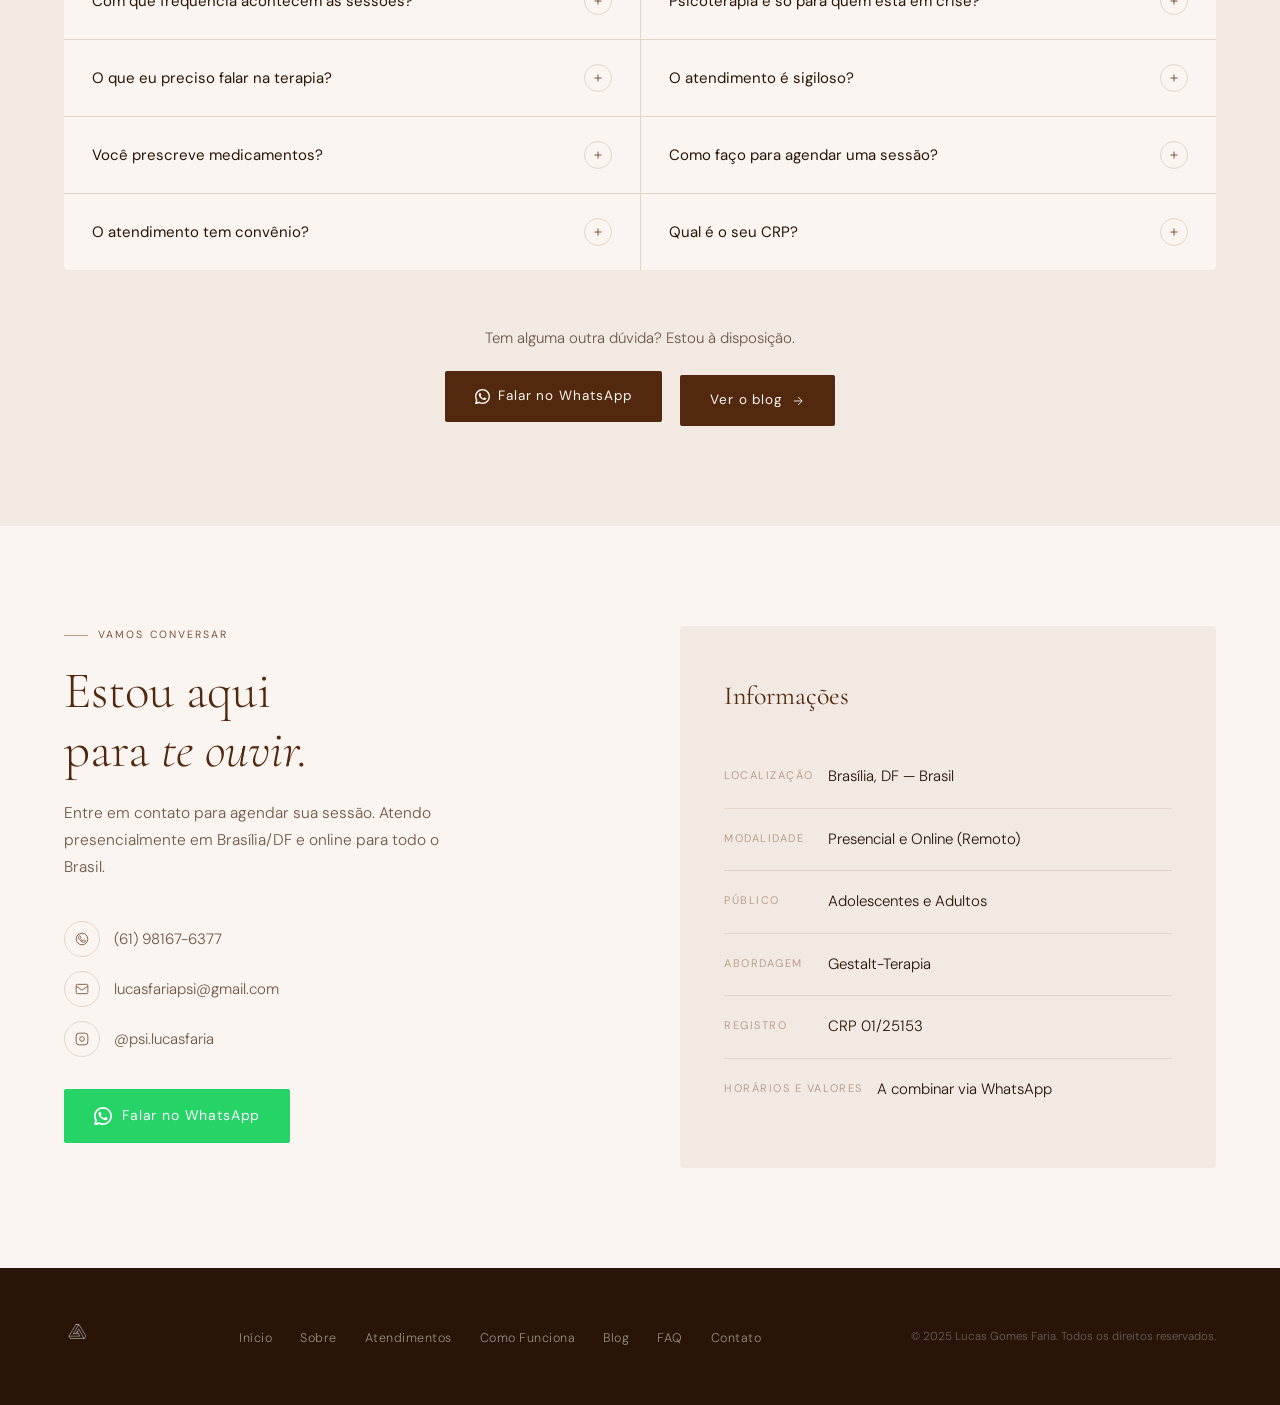
==== commit bdb864b0: "Remove index.html explícito de todos os links do site Co-Authored-By: Claude Sonnet 4.6 <noreply@ant" ====
--- a/index.html
+++ b/index.html
@@ -685,7 +685,7 @@
     <li><a href="#como-funciona">Como Funciona</a></li>
     <li><a href="#faq">FAQ</a></li>
     <li><a href="#contato">Contato</a></li>
-    <li><a href="blog/index.html" class="btn-blog-nav">Blog</a></li>
+    <li><a href="/blog/" class="btn-blog-nav">Blog</a></li>
     <li><a href="https://wa.me/5561981676377" target="_blank" class="btn-cta-nav">Agendar sessão</a></li>
   </ul>
   <button class="nav-hamburger" id="hamburger" aria-label="Menu">
@@ -764,12 +764,12 @@
         <div class="gestalt-box">
           <h4>O que é a Gestalt-Terapia?</h4>
           <p>Uma abordagem humanista que foca na experiência presente, na tomada de consciência e na relação entre pessoa e contexto. Valoriza sua história, seus sentimentos e sua capacidade de crescer com autenticidade.</p>
-          <a href="blog/o-que-e-gestalt-terapia/index.html" class="saiba-mais-link">Saiba mais →</a>
+          <a href="/blog/o-que-e-gestalt-terapia/" class="saiba-mais-link">Saiba mais →</a>
         </div>
         <div class="gestalt-box">
           <h4>Como integro técnicas da TCC nos meus atendimentos?</h4>
           <p>Embora minha prática clínica esteja principalmente ancorada na Gestalt-Terapia, também integro técnicas da Terapia Cognitivo-Comportamental quando elas podem contribuir para o processo terapêutico. Esses recursos são utilizados de forma pontual e cuidadosa, auxiliando na identificação de pensamentos, emoções, comportamentos e padrões de funcionamento, sempre respeitando a singularidade de cada pessoa e o sentido da experiência vivida no aqui e agora.</p>
-          <a href="blog/gestalt-terapia-e-tcc/index.html" class="saiba-mais-link">Saiba mais →</a>
+          <a href="/blog/gestalt-terapia-e-tcc/" class="saiba-mais-link">Saiba mais →</a>
         </div>
       </div>
 
@@ -822,7 +822,7 @@
         <span class="atend-num">02</span>
         <h3 class="atend-name">Sessões de RPG Terapêutico</h3>
         <p class="atend-desc">Individual ou em grupo, o Role Playing Game Terapêutico utiliza o jogo narrativo como recurso clínico para explorar emoções, comportamentos e relações de forma lúdica e significativa.</p>
-        <a href="blog/rpg-terapeutico/index.html" class="saiba-mais-link">Saiba mais →</a>
+        <a href="/blog/rpg-terapeutico/" class="saiba-mais-link">Saiba mais →</a>
       </div>
       <div class="atend-card fade-in fade-in-delay-3">
         <div class="atend-icon"><svg viewBox="0 0 24 24"><circle cx="12" cy="12" r="10"/><path d="M12 8v4l3 3"/></svg></div>
@@ -1001,7 +1001,7 @@
         <svg width="15" height="15" viewBox="0 0 24 24" fill="currentColor"><path d="M17.472 14.382c-.297-.149-1.758-.867-2.03-.967-.273-.099-.471-.148-.67.15-.197.297-.767.966-.94 1.164-.173.199-.347.223-.644.075-.297-.15-1.255-.463-2.39-1.475-.883-.788-1.48-1.761-1.653-2.059-.173-.297-.018-.458.13-.606.134-.133.298-.347.446-.52.149-.174.198-.298.298-.497.099-.198.05-.371-.025-.52-.075-.149-.669-1.612-.916-2.207-.242-.579-.487-.5-.669-.51-.173-.008-.371-.01-.57-.01-.198 0-.52.074-.792.372-.272.297-1.04 1.016-1.04 2.479 0 1.462 1.065 2.875 1.213 3.074.149.198 2.096 3.2 5.077 4.487.709.306 1.262.489 1.694.625.712.227 1.36.195 1.871.118.571-.085 1.758-.719 2.006-1.413.248-.694.248-1.289.173-1.413z"/><path d="M12 0C5.373 0 0 5.373 0 12c0 2.127.558 4.121 1.532 5.85L.054 23.454a.75.75 0 00.908.99l5.878-1.544A11.953 11.953 0 0012 24c6.627 0 12-5.373 12-12S18.627 0 12 0zm0 21.75a9.72 9.72 0 01-4.95-1.353l-.355-.21-3.685.968.985-3.59-.23-.369A9.718 9.718 0 012.25 12C2.25 6.615 6.615 2.25 12 2.25S21.75 6.615 21.75 12 17.385 21.75 12 21.75z"/></svg>
         Falar no WhatsApp
       </a>
-      <a href="blog/index.html" class="btn-primary" style="margin-left:14px;">
+      <a href="/blog/" class="btn-primary" style="margin-left:14px;">
         Ver o blog
         <svg width="14" height="14" viewBox="0 0 24 24" fill="none" stroke="currentColor" stroke-width="1.5"><path d="M5 12h14M12 5l7 7-7 7"/></svg>
       </a>
@@ -1078,7 +1078,7 @@
     <li><a href="#sobre">Sobre</a></li>
     <li><a href="#atendimentos">Atendimentos</a></li>
     <li><a href="#como-funciona">Como Funciona</a></li>
-    <li><a href="blog/index.html">Blog</a></li>
+    <li><a href="/blog/">Blog</a></li>
     <li><a href="#faq">FAQ</a></li>
     <li><a href="#contato">Contato</a></li>
   </ul>
